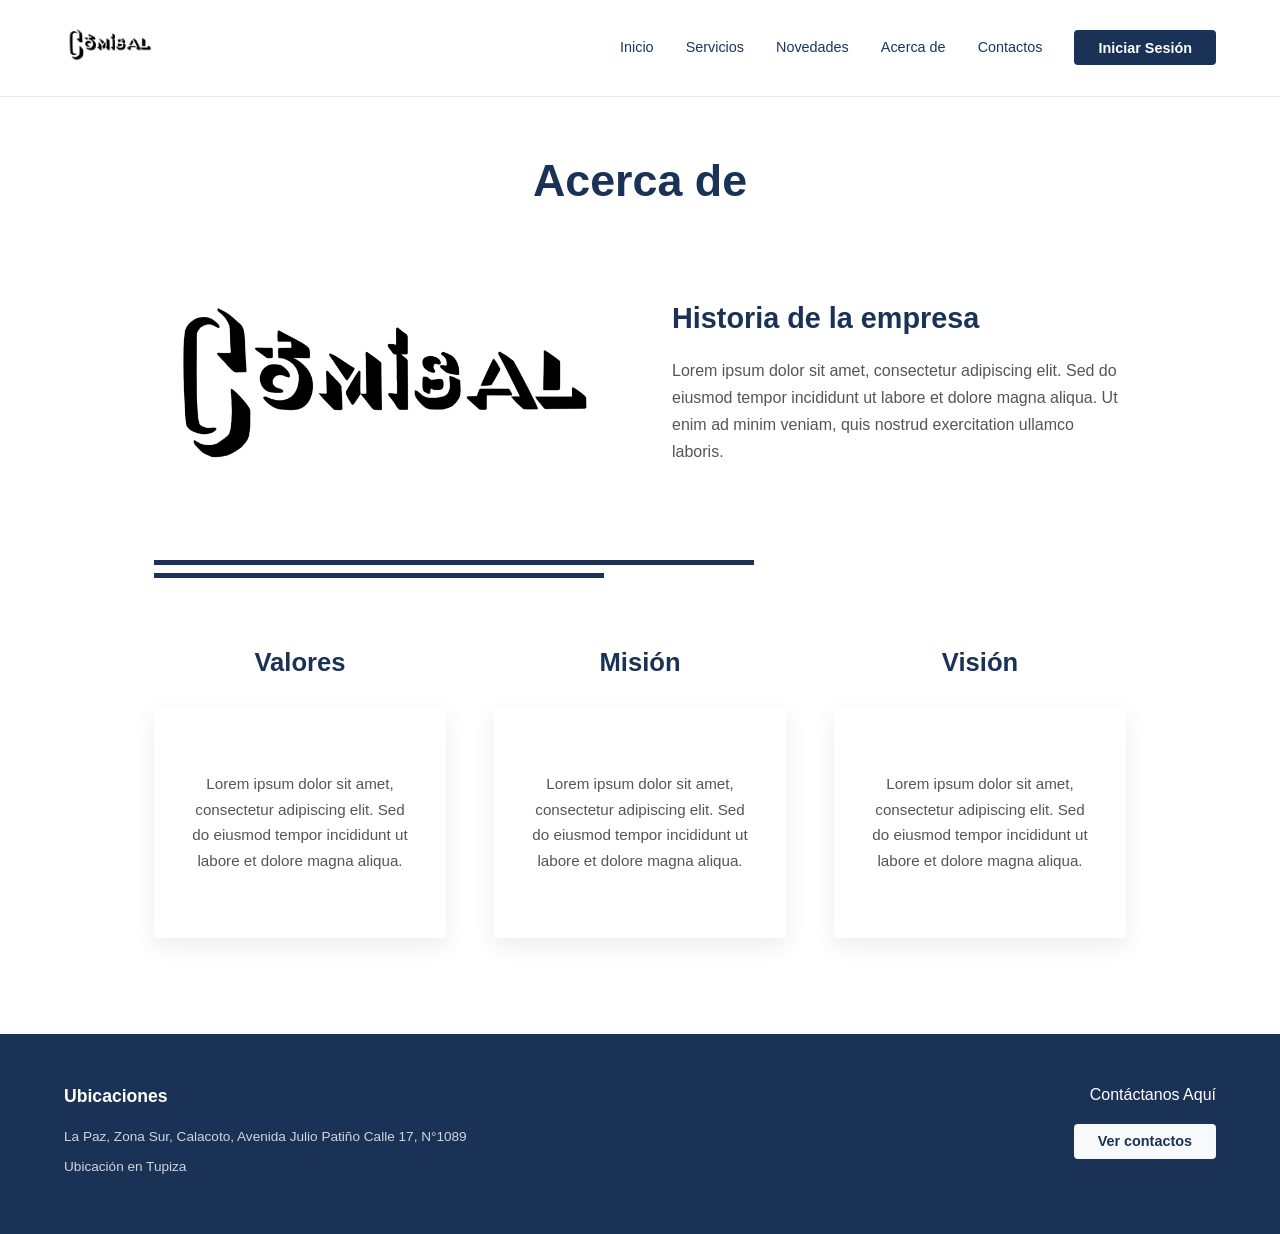
==== Acerca de.html @ 20a78693 "Add files via upload" ====
<!DOCTYPE html>
<html lang="es">
<head>
    <meta charset="UTF-8">
    <meta name="viewport" content="width=device-width, initial-scale=1.0">
    <title>Comisal - Acerca de</title>
    <link rel="stylesheet" href="CSS/Style4.css">
</head>
<body>
    <header>
        <div class="logo-container">
            <img src="imagenes/Recursos Comisal/Logo/WhatsApp Image 2026-04-23 at 11.57.50 AM-Photoroom (1).png" alt="Comisal Logo">
        </div>
        
        <button class="menu-toggle" id="mobile-menu-btn">☰</button>

        <nav id="nav-menu">
               <a href="index.Html">Inicio</a>
            <a href="Servicios.html">Servicios</a>
            <a href="Novedades.html">Novedades</a>
            <a href="Acerca de.html">Acerca de</a>
            <a href="Contactos.html">Contactos</a>
            <a href="Iniciar Sesión.html"> <button class="btn">Iniciar Sesión</button> </a>
        </nav>
    </header>

    <main>
        <h1 class="page-title">Acerca de</h1>

        <section class="history-section">
            <div class="history-image">
                <img src="imagenes/Recursos Comisal/Logo/WhatsApp Image 2026-04-23 at 11.57.50 AM-Photoroom (1).png" alt="Comisal Logo Historia">
            </div>
            <div class="history-text">
                <h2>Historia de la empresa</h2>
                <p>Lorem ipsum dolor sit amet, consectetur adipiscing elit. Sed do eiusmod tempor incididunt ut labore et dolore magna aliqua. Ut enim ad minim veniam, quis nostrud exercitation ullamco laboris.</p>
            </div>
        </section>

        <div class="divider-left">
            <div class="line-thick"></div>
            <div class="line-thin"></div>
        </div>

        <section class="cards-section">
            <div class="card-column">
                <h3>Valores</h3>
                <div class="card-box">
                    <p>Lorem ipsum dolor sit amet, consectetur adipiscing elit. Sed do eiusmod tempor incididunt ut labore et dolore magna aliqua.</p>
                </div>
            </div>

            <div class="card-column">
                <h3>Misión</h3>
                <div class="card-box">
                    <p>Lorem ipsum dolor sit amet, consectetur adipiscing elit. Sed do eiusmod tempor incididunt ut labore et dolore magna aliqua.</p>
                </div>
            </div>

            <div class="card-column">
                <h3>Visión</h3>
                <div class="card-box">
                    <p>Lorem ipsum dolor sit amet, consectetur adipiscing elit. Sed do eiusmod tempor incididunt ut labore et dolore magna aliqua.</p>
                </div>
            </div>
        </section>
    </main>

    <footer>
        <div class="footer-left">
            <h4>Ubicaciones</h4>
            <p>La Paz, Zona Sur, Calacoto, Avenida Julio Patiño Calle 17, N°1089</p>
            <p>Ubicación en Tupiza</p>
        </div>
        <div class="footer-right">
            <h4>Contáctanos Aquí</h4>
            <a href="Contactos.html"><button class="btn btn-outline">Ver contactos</button></a> 
        </div>
    </footer>

    <script>
        const menuBtn = document.getElementById('mobile-menu-btn');
        const navMenu = document.getElementById('nav-menu');

        menuBtn.addEventListener('click', () => {
            navMenu.classList.toggle('active');
        });
    </script>
</body>
</html>
---- CSS/Style4.css ----
:root {
            --primary-blue: #1a3256;
            --text-dark: #333333;
            --text-light: #555555;
            --bg-light: #f8f9fa;
            --white: #ffffff;
            --font-main: 'Segoe UI', Roboto, Helvetica, Arial, sans-serif;
        }

        * {
            margin: 0;
            padding: 0;
            box-sizing: border-box;
            font-family: var(--font-main);
        }

        body {
            background-color: var(--white);
            color: var(--text-dark);
            line-height: 1.6;
        }

        a {
            text-decoration: none;
            color: inherit;
        }
      
        header {
            display: flex;
            justify-content: space-between;
            align-items: center;
            padding: 1.5rem 5%;
            background-color: var(--white);
            border-bottom: 1px solid #eaeaea;
            position: relative;
        }

        .logo-container img {
            height: 40px;
           
        }

        .logo-text {
            font-size: 1.8rem;
            font-weight: bold;
            letter-spacing: 2px;
        }

   nav {
            display: flex;
            gap: 2rem;
            align-items: center;
        }

        nav a {
            font-size: 0.9rem;
            font-weight: 500;
            color:#1b365d;
            transition: color 0.3s;
        }

        nav a:hover {
            color: var(--primary-blue);
        }

        .btn {
            background-color: var(--primary-blue);
            color: var(--white);
            padding: 0.6rem 1.5rem;
            border: none;
            border-radius: 4px;
            cursor: pointer;
            font-size: 0.9rem;
            font-weight: 600;
            transition: background 0.3s;
        }

        .btn:hover {
            background-color: #112240;
        }

        .btn-outline {
            background-color: var(--bg-light);
            color: var(--primary-blue);
        }

        .btn-outline:hover {
            background-color: #e2e6ea;
        }

        .menu-toggle {
            display: none;
            font-size: 1.5rem;
            background: none;
            border: none;
            cursor: pointer;
            color: var(--primary-blue);
        }

        .page-title {
            text-align: center;
            color: var(--primary-blue);
            font-size: 2.8rem;
            font-weight: bold;
            margin: 3rem 0 2rem 0;
        }

    
        .history-section {
            display: flex;
            align-items: center;
            justify-content: space-between;
            gap: 4rem;
            max-width: 1100px;
            margin: 0 auto;
            padding: 2rem 5%;
        }

        .history-image {
            flex: 1;
            display: flex;
            justify-content: center;
        }

        .history-image img {
            max-width: 100%;
            height: auto;
        }

        .history-text {
            flex: 1;
        }

        .history-text h2 {
            color: var(--primary-blue);
            font-size: 1.8rem;
            margin-bottom: 1rem;
            font-weight: 600;
        }

        .history-text p {
            color: var(--text-light);
            font-size: 1rem;
            line-height: 1.7;
        }

     
        .divider-left {
            max-width: 1100px;
            margin: 3rem auto;
            padding: 0 5%;
            display: flex;
            flex-direction: column;
            gap: 8px;
        }

        .line-thick {
            width: 70%;
            max-width: 600px;
            height: 5px;
            background-color: var(--primary-blue);
        }

        .line-thin {
            width: 55%;
            max-width: 450px;
            height: 5px;
            background-color: var(--primary-blue);
        }

    
        .cards-section {
            display: grid;
            grid-template-columns: repeat(3, 1fr);
            gap: 3rem;
            max-width: 1100px;
            margin: 4rem auto 6rem auto;
            padding: 0 5%;
        }

        .card-column {
            display: flex;
            flex-direction: column;
            align-items: center;
        }

        .card-column h3 {
            color: var(--primary-blue);
            font-size: 1.6rem;
            margin-bottom: 1.5rem;
            font-weight: 600;
        }

        .card-box {
            background-color: var(--white);
            box-shadow: 0px 8px 24px rgba(0, 0, 0, 0.08);
            padding: 4rem 2rem;
            border-radius: 4px;
            text-align: center;
            height: 100%;
            display: flex;
            align-items: center;
        }

        .card-box p {
            color: var(--text-light);
            font-size: 0.95rem;
            line-height: 1.7;
        }

       footer {
            background-color: var(--primary-blue);
            color: var(--white);
            padding: 3rem 5%;
            display: flex;
            justify-content: space-between;
            align-items: flex-start;
            flex-wrap: wrap;
            gap: 2rem;
        }

        .footer-left h4 {
            margin-bottom: 1rem;
            font-size: 1.1rem;
            font-weight: 600;
        }

        .footer-left p {
            font-size: 0.85rem;
            margin-bottom: 0.5rem;
            color: #d1d5db;
        }

        .footer-right {
            text-align: right;
            display: flex;
            flex-direction: column;
            align-items: flex-end;
        }

        .footer-right h4 {
            margin-bottom: 1rem;
            font-size: 1rem;
            font-weight: normal;
        }

      
        @media (max-width: 900px) {
            .history-section {
                gap: 2rem;
            }
            .cards-section {
                gap: 2rem;
            }
            .card-box {
                padding: 3rem 1.5rem;
            }
        }

        @media (max-width: 768px) {
            .menu-toggle {
                display: block;
            }
            nav {
                display: none;
                flex-direction: column;
                position: absolute;
                top: 100%;
                left: 0;
                width: 100%;
                background-color: var(--white);
                padding: 1rem 0;
                box-shadow: 0 4px 6px rgba(0,0,0,0.1);
                z-index: 100;
            }
            nav.active {
                display: flex;
            }
            nav .btn {
                width: 90%;
                margin: 0 auto;
            }
            
            .page-title {
                font-size: 2.2rem;
            }

            .history-section {
                flex-direction: column;
                text-align: center;
            }

            .history-text h2 {
                text-align: center;
            }

            .divider-left {
                align-items: center; 
            }

            .line-thick, .line-thin {
                width: 80%;
            }

            .cards-section {
                grid-template-columns: 1fr;
                gap: 3rem;
            }

            footer {
                flex-direction: column;
                text-align: center;
            }

            .footer-right {
                text-align: center;
                align-items: center;
                width: 100%;
            }
        }
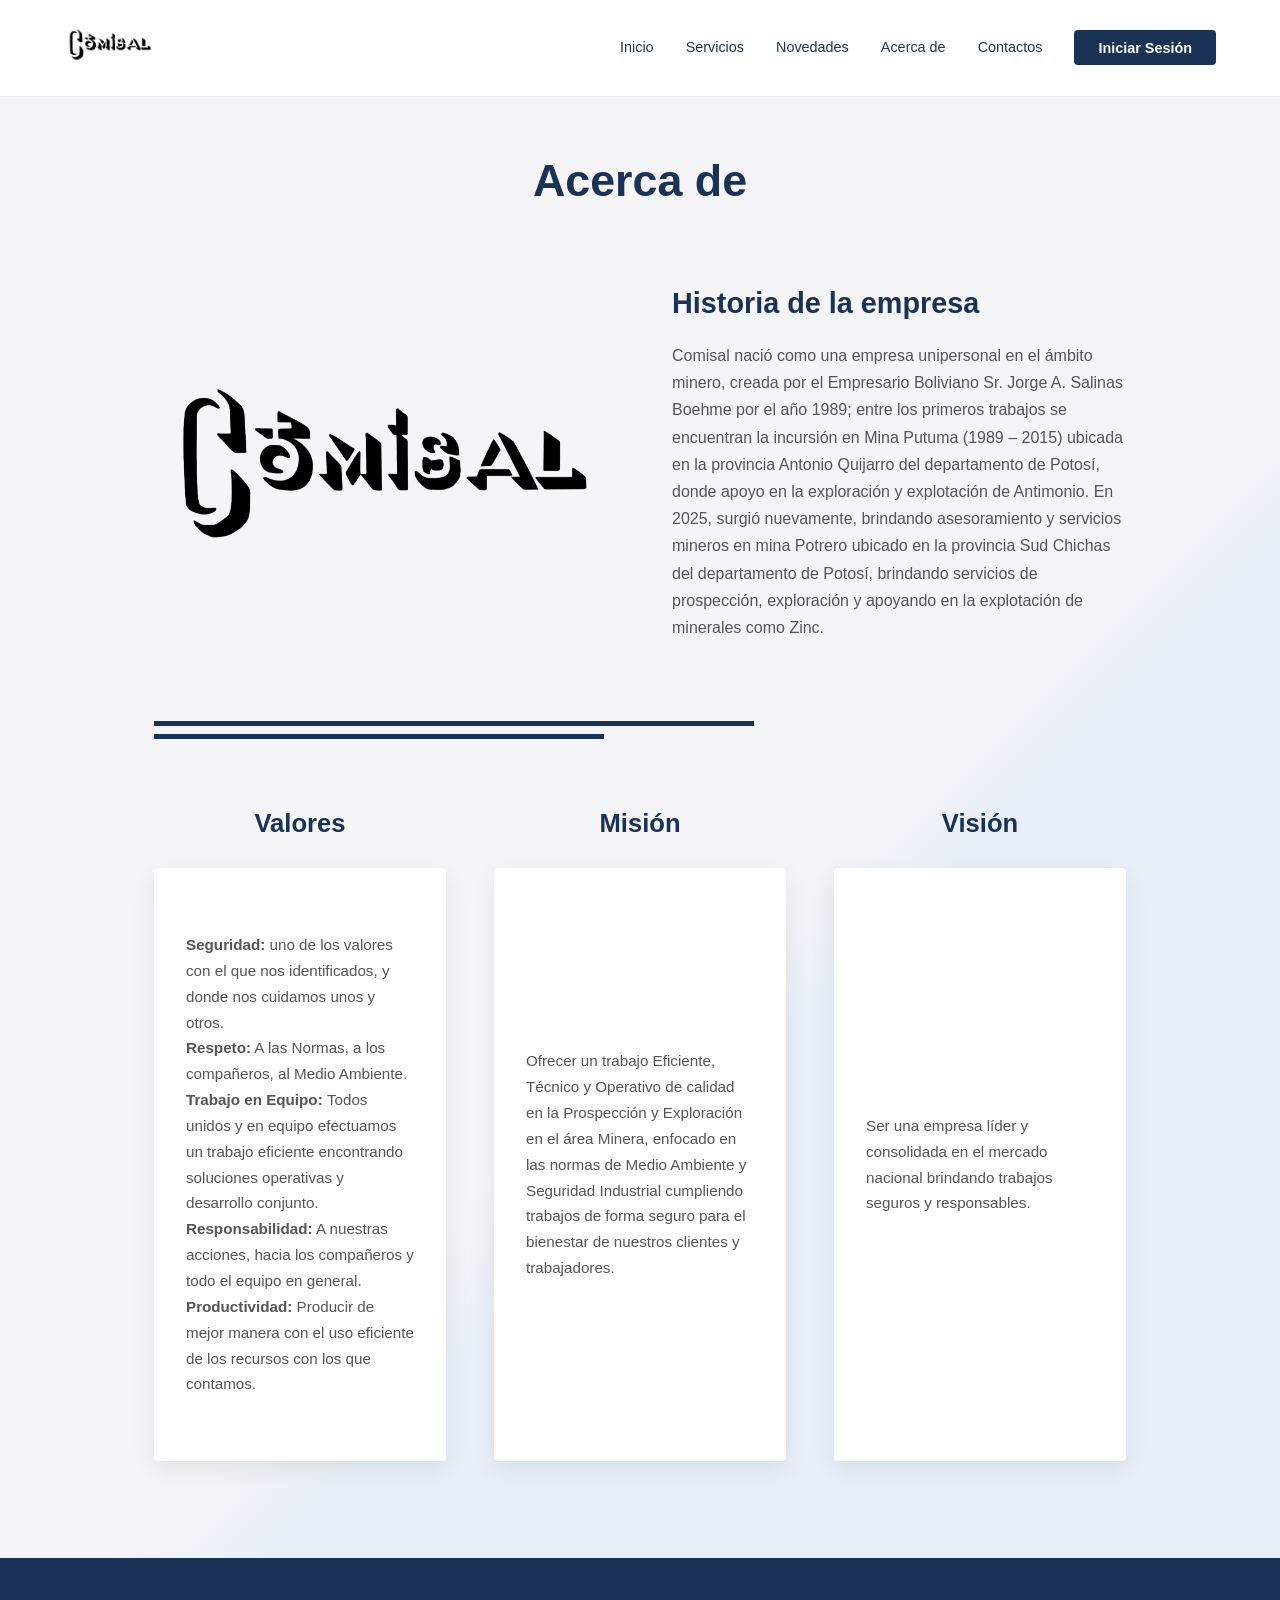
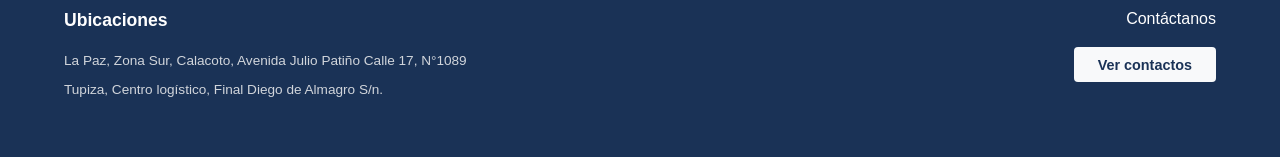
==== commit 71c1210e: "Add files via upload" ====
--- a/Acerca de.html
+++ b/Acerca de.html
@@ -25,42 +25,48 @@
     </header>
 
     <main>
-        <h1 class="page-title">Acerca de</h1>
+        <h1 class="page-title animar-fade-up"> <strong> Acerca de </strong></h1>
 
         <section class="history-section">
-            <div class="history-image">
+            <div class="history-image animar-fade-up">
                 <img src="imagenes/Recursos Comisal/Logo/WhatsApp Image 2026-04-23 at 11.57.50 AM-Photoroom (1).png" alt="Comisal Logo Historia">
             </div>
-            <div class="history-text">
-                <h2>Historia de la empresa</h2>
-                <p>Lorem ipsum dolor sit amet, consectetur adipiscing elit. Sed do eiusmod tempor incididunt ut labore et dolore magna aliqua. Ut enim ad minim veniam, quis nostrud exercitation ullamco laboris.</p>
+            <div class="history-text animar-fade-up">
+                <h2> <b>Historia de la empresa </b> </h2>
+                <p>Comisal nació como una empresa unipersonal en el ámbito minero, creada por el Empresario Boliviano Sr. Jorge A. Salinas Boehme por el año 1989; entre los primeros trabajos se encuentran la incursión en Mina Putuma 
+                    (1989 – 2015) ubicada en la provincia Antonio Quijarro del departamento de Potosí, donde apoyo en la exploración y explotación de Antimonio. En 2025, surgió nuevamente, brindando asesoramiento y servicios mineros en mina Potrero ubicado en la provincia Sud Chichas del departamento de Potosí, brindando servicios de prospección, exploración y apoyando en la explotación de minerales como Zinc. </p>
             </div>
         </section>
 
-        <div class="divider-left">
-            <div class="line-thick"></div>
-            <div class="line-thin"></div>
+        <div class="divider-left animar-fade-up">
+            <div class="line-thick animar-fade-up"></div>
+            <div class="line-thin animar-fade-up"></div>
         </div>
 
-        <section class="cards-section">
-            <div class="card-column">
+        <section class="cards-section animar-fade-up">
+            <div class="card-column animar-fade-up">
                 <h3>Valores</h3>
-                <div class="card-box">
-                    <p>Lorem ipsum dolor sit amet, consectetur adipiscing elit. Sed do eiusmod tempor incididunt ut labore et dolore magna aliqua.</p>
+                <div class="card-box animar-fade-up">
+                    <p> <b>Seguridad:</b> uno de los valores con el que nos identificados, y donde nos cuidamos unos y otros. <br>
+                     <b>Respeto:</b> A las Normas, a los compañeros, al Medio Ambiente. <br>
+                    <b> Trabajo en Equipo: </b>  Todos unidos y en equipo efectuamos un trabajo eficiente encontrando soluciones operativas y desarrollo conjunto. <br>
+                     <b>Responsabilidad:</b> A nuestras acciones, hacia los compañeros y todo el equipo en general. <br>
+                    <b> Productividad: </b> Producir de mejor manera con el uso eficiente de los recursos con los que contamos. <br>
+</p>
                 </div>
             </div>
 
-            <div class="card-column">
+            <div class="card-column animar-fade-up">
                 <h3>Misión</h3>
-                <div class="card-box">
-                    <p>Lorem ipsum dolor sit amet, consectetur adipiscing elit. Sed do eiusmod tempor incididunt ut labore et dolore magna aliqua.</p>
+                <div class="card-box animar-fade-up">
+                    <p>Ofrecer un trabajo Eficiente, Técnico y Operativo de calidad en la Prospección y Exploración en el área Minera, enfocado en las normas de Medio Ambiente y Seguridad Industrial cumpliendo trabajos de forma seguro para el bienestar de nuestros clientes y trabajadores.</p>
                 </div>
             </div>
 
-            <div class="card-column">
+            <div class="card-column animar-fade-up">
                 <h3>Visión</h3>
-                <div class="card-box">
-                    <p>Lorem ipsum dolor sit amet, consectetur adipiscing elit. Sed do eiusmod tempor incididunt ut labore et dolore magna aliqua.</p>
+                <div class="card-box animar-fade-up">
+                    <p>Ser una empresa líder y consolidada en el mercado nacional brindando trabajos seguros y responsables.</p>
                 </div>
             </div>
         </section>
@@ -70,10 +76,10 @@
         <div class="footer-left">
             <h4>Ubicaciones</h4>
             <p>La Paz, Zona Sur, Calacoto, Avenida Julio Patiño Calle 17, N°1089</p>
-            <p>Ubicación en Tupiza</p>
+            <p>Tupiza, Centro logístico, Final Diego de Almagro S/n.</p>
         </div>
         <div class="footer-right">
-            <h4>Contáctanos Aquí</h4>
+            <h4>Contáctanos</h4>
             <a href="Contactos.html"><button class="btn btn-outline">Ver contactos</button></a> 
         </div>
     </footer>
@@ -85,6 +91,25 @@
         menuBtn.addEventListener('click', () => {
             navMenu.classList.toggle('active');
         });
+        document.addEventListener("DOMContentLoaded", function() {
+  const elementos = document.querySelectorAll('.animar-fade-up');
+
+  const observador = new IntersectionObserver((entradas, observador) => {
+    entradas.forEach(entrada => {
+      if (entrada.isIntersecting) {
+        entrada.target.classList.add('visible');
+        observador.unobserve(entrada.target); 
+      }
+    });
+  }, {
+    root: null,
+    rootMargin: '0px',
+    threshold: 0.15 
+  });
+  elementos.forEach(elemento => {
+    observador.observe(elemento);
+  });
+});
     </script>
 </body>
 </html>
--- a/CSS/Style4.css
+++ b/CSS/Style4.css
@@ -4,7 +4,7 @@
             --text-light: #555555;
             --bg-light: #f8f9fa;
             --white: #ffffff;
-            --font-main: 'Segoe UI', Roboto, Helvetica, Arial, sans-serif;
+            --font-main: 'Open Sans Bold', sans-serif;
         }
 
         * {
@@ -15,7 +15,7 @@
         }
 
         body {
-            background-color: var(--white);
+            background: linear-gradient( 135deg,  rgb(245, 245, 247) 55%, rgb(232, 239, 248) 60% );
             color: var(--text-dark);
             line-height: 1.6;
         }
@@ -196,7 +196,6 @@
             box-shadow: 0px 8px 24px rgba(0, 0, 0, 0.08);
             padding: 4rem 2rem;
             border-radius: 4px;
-            text-align: center;
             height: 100%;
             display: flex;
             align-items: center;
@@ -207,7 +206,17 @@
             font-size: 0.95rem;
             line-height: 1.7;
         }
-
+        .animar-fade-up {
+        opacity: 0;
+        transform: translateY(30px);
+        transition: opacity 0.6s ease-out, transform 0.6s ease-out;
+         will-change: opacity, transform; 
+}
+
+        .animar-fade-up.visible {
+        opacity: 1;
+        transform: translateY(0);
+}
        footer {
             background-color: var(--primary-blue);
             color: var(--white);
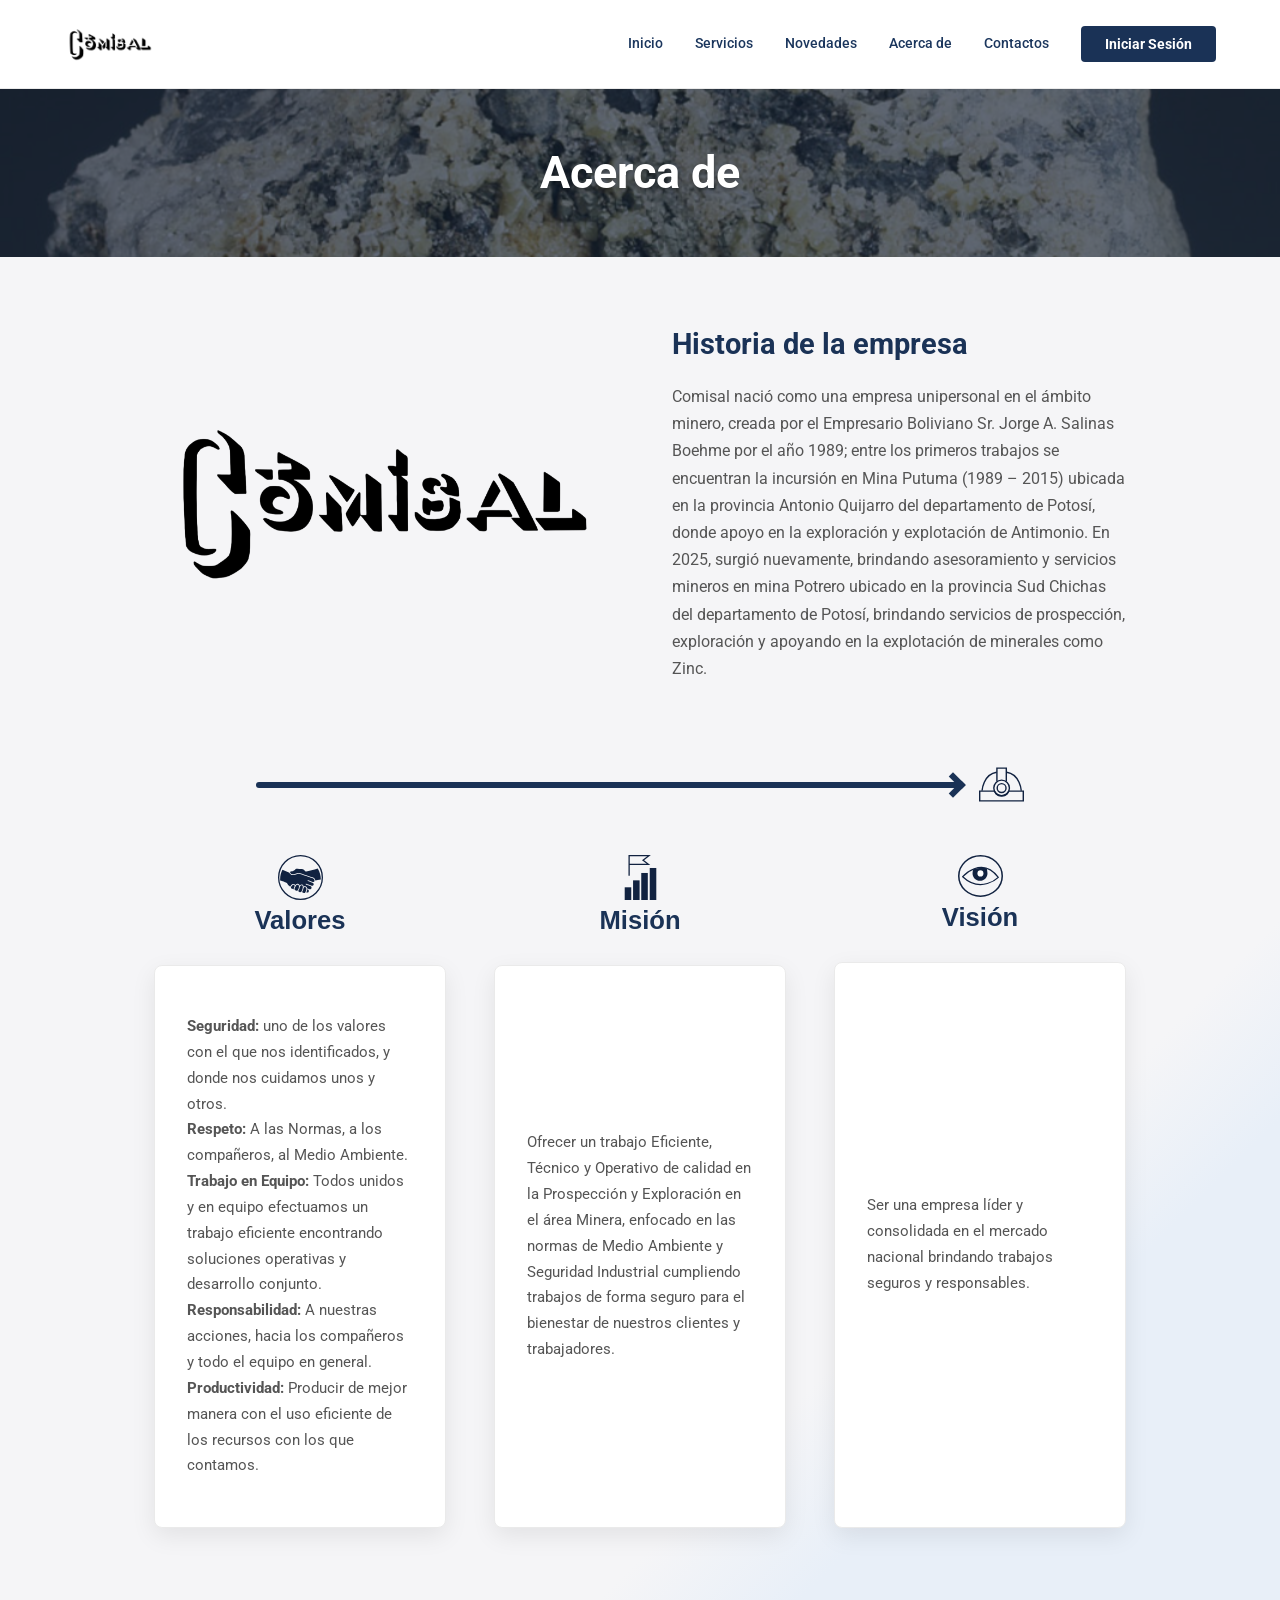
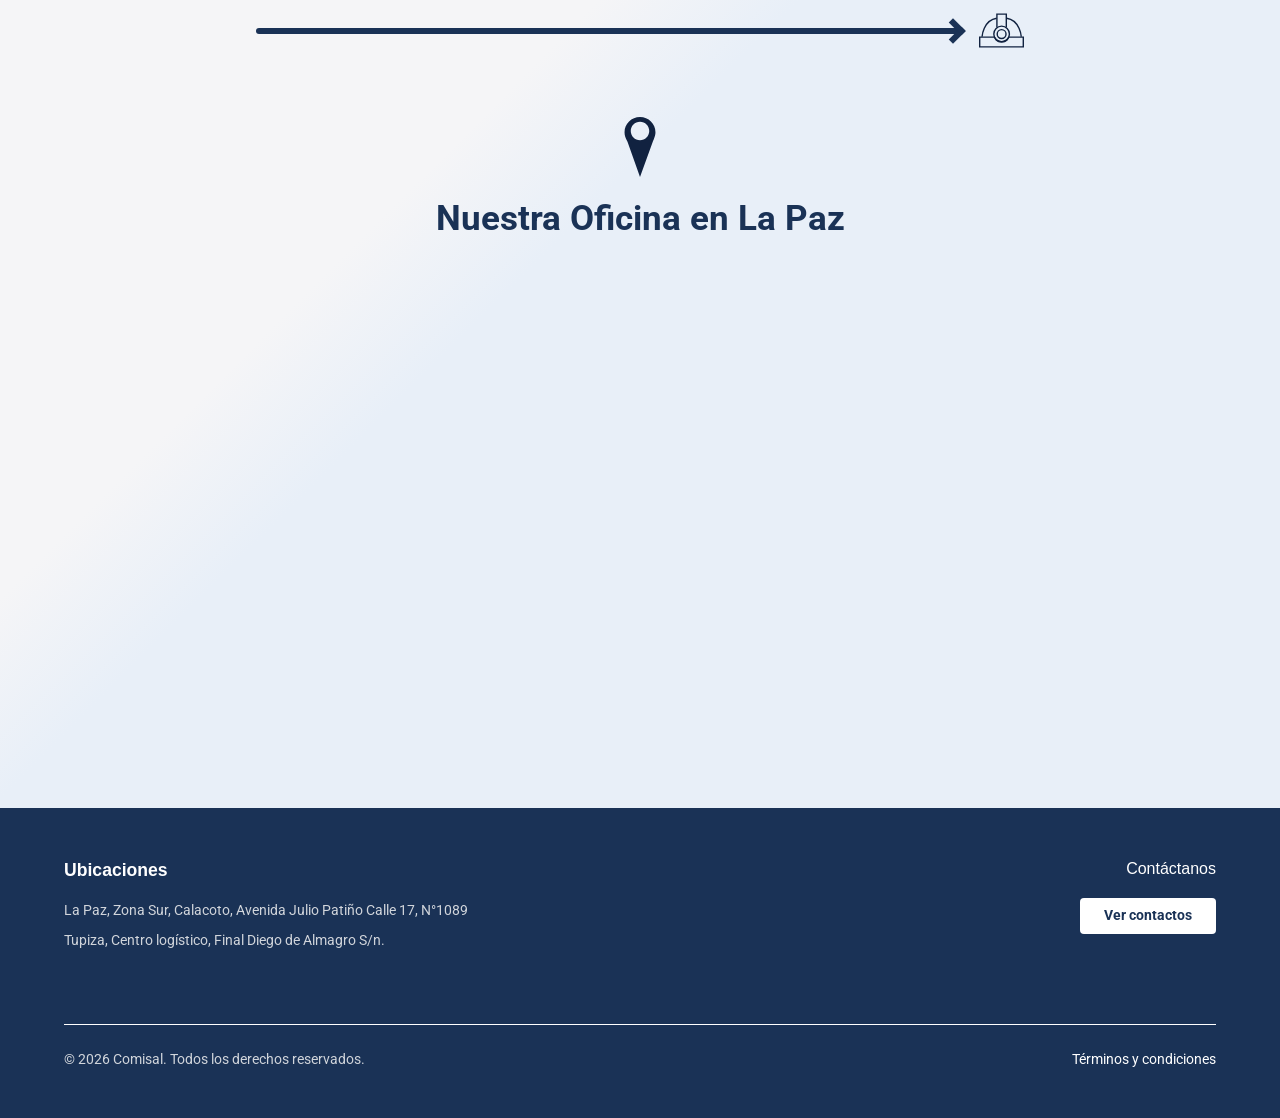
==== commit 9f112c9e: "Add files via upload" ====
--- a/Acerca de.html
+++ b/Acerca de.html
@@ -4,72 +4,101 @@
     <meta charset="UTF-8">
     <meta name="viewport" content="width=device-width, initial-scale=1.0">
     <title>Comisal - Acerca de</title>
+    <link rel="preconnect" href="https://fonts.googleapis.com">
+    <link rel="preconnect" href="https://fonts.gstatic.com" crossorigin>
+    <link href="https://fonts.googleapis.com/css2?family=Open+Sans:wght@700&family=Roboto:wght@400;500;700&display=swap" rel="stylesheet">
     <link rel="stylesheet" href="CSS/Style4.css">
 </head>
 <body>
     <header>
-        <div class="logo-container">
+        <div class="logo">
             <img src="imagenes/Recursos Comisal/Logo/WhatsApp Image 2026-04-23 at 11.57.50 AM-Photoroom (1).png" alt="Comisal Logo">
         </div>
         
         <button class="menu-toggle" id="mobile-menu-btn">☰</button>
 
         <nav id="nav-menu">
-               <a href="index.Html">Inicio</a>
+            <a href="index.Html">Inicio</a>
             <a href="Servicios.html">Servicios</a>
             <a href="Novedades.html">Novedades</a>
             <a href="Acerca de.html">Acerca de</a>
             <a href="Contactos.html">Contactos</a>
-            <a href="Iniciar Sesión.html"> <button class="btn">Iniciar Sesión</button> </a>
+            <a href="Iniciar Sesión.html"><button class="btn">Iniciar Sesión</button></a>
         </nav>
     </header>
 
+    <section class="banner-acerca animar-fade-up" style="background-image: url('imagenes/Recursos Comisal/Fotos/Mineral.png');">
+        <div class="banner-capa"></div>
+        <div class="banner-contenido">
+            <h1 class="titulo-banner"><strong>Acerca de</strong></h1>
+        </div>
+    </section>
+
     <main>
-        <h1 class="page-title animar-fade-up"> <strong> Acerca de </strong></h1>
-
-        <section class="history-section">
-            <div class="history-image animar-fade-up">
+        <section class="seccion-historia">
+            <div class="historia-imagen animar-fade-up">
                 <img src="imagenes/Recursos Comisal/Logo/WhatsApp Image 2026-04-23 at 11.57.50 AM-Photoroom (1).png" alt="Comisal Logo Historia">
             </div>
-            <div class="history-text animar-fade-up">
-                <h2> <b>Historia de la empresa </b> </h2>
-                <p>Comisal nació como una empresa unipersonal en el ámbito minero, creada por el Empresario Boliviano Sr. Jorge A. Salinas Boehme por el año 1989; entre los primeros trabajos se encuentran la incursión en Mina Putuma 
-                    (1989 – 2015) ubicada en la provincia Antonio Quijarro del departamento de Potosí, donde apoyo en la exploración y explotación de Antimonio. En 2025, surgió nuevamente, brindando asesoramiento y servicios mineros en mina Potrero ubicado en la provincia Sud Chichas del departamento de Potosí, brindando servicios de prospección, exploración y apoyando en la explotación de minerales como Zinc. </p>
+            <div class="historia-texto animar-fade-up">
+                <h2><b>Historia de la empresa</b></h2>
+                <p>Comisal nació como una empresa unipersonal en el ámbito minero, creada por el Empresario Boliviano Sr. Jorge A. Salinas Boehme por el año 1989; entre los primeros trabajos se encuentran la incursión en Mina Putuma (1989 – 2015) ubicada en la provincia Antonio Quijarro del departamento de Potosí, donde apoyo en la exploración y explotación de Antimonio. En 2025, surgió nuevamente, brindando asesoramiento y servicios mineros en mina Potrero ubicado en la provincia Sud Chichas del departamento de Potosí, brindando servicios de prospección, exploración y apoyando en la explotación de minerales como Zinc.</p>
             </div>
         </section>
 
-        <div class="divider-left animar-fade-up">
-            <div class="line-thick animar-fade-up"></div>
-            <div class="line-thin animar-fade-up"></div>
+        <div class="separador animar-fade-up">
+            <div class="linea-flecha"></div>
+            <div>
+                <img src="Íconos/Casco.svg" alt="Icono de Valores" width="45" height="45">
+            </div>
         </div>
 
-        <section class="cards-section animar-fade-up">
-            <div class="card-column animar-fade-up">
+        <section class="seccion-tarjetas animar-fade-up">
+            <div class="columna-tarjeta animar-fade-up">
+                <img src="Íconos/Valores.svg" alt="Icono de Valores" width="45" height="45">
                 <h3>Valores</h3>
-                <div class="card-box animar-fade-up">
-                    <p> <b>Seguridad:</b> uno de los valores con el que nos identificados, y donde nos cuidamos unos y otros. <br>
-                     <b>Respeto:</b> A las Normas, a los compañeros, al Medio Ambiente. <br>
-                    <b> Trabajo en Equipo: </b>  Todos unidos y en equipo efectuamos un trabajo eficiente encontrando soluciones operativas y desarrollo conjunto. <br>
-                     <b>Responsabilidad:</b> A nuestras acciones, hacia los compañeros y todo el equipo en general. <br>
-                    <b> Productividad: </b> Producir de mejor manera con el uso eficiente de los recursos con los que contamos. <br>
-</p>
+                <div class="caja-tarjeta animar-fade-up">
+                    <p>
+                        <b>Seguridad:</b> uno de los valores con el que nos identificados, y donde nos cuidamos unos y otros. <br>
+                        <b>Respeto:</b> A las Normas, a los compañeros, al Medio Ambiente.<br>
+                        <b>Trabajo en Equipo:</b> Todos unidos y en equipo efectuamos un trabajo eficiente encontrando soluciones operativas y desarrollo conjunto.<br>
+                        <b>Responsabilidad:</b> A nuestras acciones, hacia los compañeros y todo el equipo en general.<br>
+                        <b>Productividad:</b> Producir de mejor manera con el uso eficiente de los recursos con los que contamos.
+                    </p>
                 </div>
             </div>
 
-            <div class="card-column animar-fade-up">
+            <div class="columna-tarjeta animar-fade-up">
+                <img src="Íconos/Misión.svg" alt="Icono de Misión" width="45" height="45">
                 <h3>Misión</h3>
-                <div class="card-box animar-fade-up">
+                <div class="caja-tarjeta animar-fade-up">
                     <p>Ofrecer un trabajo Eficiente, Técnico y Operativo de calidad en la Prospección y Exploración en el área Minera, enfocado en las normas de Medio Ambiente y Seguridad Industrial cumpliendo trabajos de forma seguro para el bienestar de nuestros clientes y trabajadores.</p>
                 </div>
             </div>
 
-            <div class="card-column animar-fade-up">
+            <div class="columna-tarjeta animar-fade-up">
+                <img src="Íconos/Visión.svg" alt="Icono de Visión" width="45" height="45">
                 <h3>Visión</h3>
-                <div class="card-box animar-fade-up">
+                <div class="caja-tarjeta animar-fade-up">
                     <p>Ser una empresa líder y consolidada en el mercado nacional brindando trabajos seguros y responsables.</p>
                 </div>
             </div>
         </section>
+
+        <div class="separador animar-fade-up">
+            <div class="linea-flecha"></div>
+            <div>
+                <img src="Íconos/Casco.svg" alt="Icono de Valores" width="45" height="45">
+            </div>
+        </div>
+
+        <div class="titulo-con-icono animar-fade-up">
+            <img src="Íconos/Ubicación.svg" alt="Icono" width="60" height="60" class="icono-titulo">
+            <h2 class="page-title animar-fade-up"><strong>Nuestra Oficina en La Paz</strong></h2>
+        </div>
+
+        <div class="Mapa animar-fade-up"> 
+            <iframe src="https://www.google.com/maps/embed?pb=!1m18!1m12!1m3!1d614.4942145887294!2d-68.08206942490426!3d-16.540699226930162!2m3!1f0!2f0!3f0!3m2!1i1024!2i768!4f13.1!3m3!1m2!1s0x915f213a99a6e2d7%3A0x91ecf49c4e049111!2sJulio%20Pati%C3%B1o%201089%2C%20La%20Paz!5e1!3m2!1ses-419!2sbo!4v1792426824495!5m2!1ses-419!2sbo" width="600" height="450" style="border:0;" allowfullscreen="" loading="lazy" referrerpolicy="strict-origin-when-cross-origin"></iframe>
+        </div>
     </main>
 
     <footer>
@@ -82,6 +111,13 @@
             <h4>Contáctanos</h4>
             <a href="Contactos.html"><button class="btn btn-outline">Ver contactos</button></a> 
         </div>
+        <div class="footer-bottom">
+            <div class="footer-line"></div>
+            <div class="footer-copy">
+                <p>&copy; 2026 Comisal. Todos los derechos reservados.</p>
+                <a href="Terminos.html">Términos y condiciones</a>
+            </div>
+        </div>
     </footer>
 
     <script>
@@ -91,25 +127,27 @@
         menuBtn.addEventListener('click', () => {
             navMenu.classList.toggle('active');
         });
+
         document.addEventListener("DOMContentLoaded", function() {
-  const elementos = document.querySelectorAll('.animar-fade-up');
+            const elementos = document.querySelectorAll('.animar-fade-up');
 
-  const observador = new IntersectionObserver((entradas, observador) => {
-    entradas.forEach(entrada => {
-      if (entrada.isIntersecting) {
-        entrada.target.classList.add('visible');
-        observador.unobserve(entrada.target); 
-      }
-    });
-  }, {
-    root: null,
-    rootMargin: '0px',
-    threshold: 0.15 
-  });
-  elementos.forEach(elemento => {
-    observador.observe(elemento);
-  });
-});
+            const observador = new IntersectionObserver((entradas, observador) => {
+                entradas.forEach(entrada => {
+                    if (entrada.isIntersecting) {
+                        entrada.target.classList.add('visible');
+                        observador.unobserve(entrada.target); 
+                    }
+                });
+            }, {
+                root: null,
+                rootMargin: '0px',
+                threshold: 0.15 
+            });
+
+            elementos.forEach(elemento => {
+                observador.observe(elemento);
+            });
+        });
     </script>
 </body>
 </html>
--- a/CSS/Style4.css
+++ b/CSS/Style4.css
@@ -1,330 +1,427 @@
- :root {
-            --primary-blue: #1a3256;
-            --text-dark: #333333;
-            --text-light: #555555;
-            --bg-light: #f8f9fa;
-            --white: #ffffff;
-            --font-main: 'Open Sans Bold', sans-serif;
-        }
-
-        * {
-            margin: 0;
-            padding: 0;
-            box-sizing: border-box;
-            font-family: var(--font-main);
-        }
-
-        body {
-            background: linear-gradient( 135deg,  rgb(245, 245, 247) 55%, rgb(232, 239, 248) 60% );
-            color: var(--text-dark);
-            line-height: 1.6;
-        }
-
-        a {
-            text-decoration: none;
-            color: inherit;
-        }
-      
-        header {
-            display: flex;
-            justify-content: space-between;
-            align-items: center;
-            padding: 1.5rem 5%;
-            background-color: var(--white);
-            border-bottom: 1px solid #eaeaea;
-            position: relative;
-        }
-
-        .logo-container img {
-            height: 40px;
-           
-        }
-
-        .logo-text {
-            font-size: 1.8rem;
-            font-weight: bold;
-            letter-spacing: 2px;
-        }
-
-   nav {
-            display: flex;
-            gap: 2rem;
-            align-items: center;
-        }
-
-        nav a {
-            font-size: 0.9rem;
-            font-weight: 500;
-            color:#1b365d;
-            transition: color 0.3s;
-        }
-
-        nav a:hover {
-            color: var(--primary-blue);
-        }
-
-        .btn {
-            background-color: var(--primary-blue);
-            color: var(--white);
-            padding: 0.6rem 1.5rem;
-            border: none;
-            border-radius: 4px;
-            cursor: pointer;
-            font-size: 0.9rem;
-            font-weight: 600;
-            transition: background 0.3s;
-        }
-
-        .btn:hover {
-            background-color: #112240;
-        }
-
-        .btn-outline {
-            background-color: var(--bg-light);
-            color: var(--primary-blue);
-        }
-
-        .btn-outline:hover {
-            background-color: #e2e6ea;
-        }
-
-        .menu-toggle {
-            display: none;
-            font-size: 1.5rem;
-            background: none;
-            border: none;
-            cursor: pointer;
-            color: var(--primary-blue);
-        }
-
-        .page-title {
-            text-align: center;
-            color: var(--primary-blue);
-            font-size: 2.8rem;
-            font-weight: bold;
-            margin: 3rem 0 2rem 0;
-        }
-
-    
-        .history-section {
-            display: flex;
-            align-items: center;
-            justify-content: space-between;
-            gap: 4rem;
-            max-width: 1100px;
-            margin: 0 auto;
-            padding: 2rem 5%;
-        }
-
-        .history-image {
-            flex: 1;
-            display: flex;
-            justify-content: center;
-        }
-
-        .history-image img {
-            max-width: 100%;
-            height: auto;
-        }
-
-        .history-text {
-            flex: 1;
-        }
-
-        .history-text h2 {
-            color: var(--primary-blue);
-            font-size: 1.8rem;
-            margin-bottom: 1rem;
-            font-weight: 600;
-        }
-
-        .history-text p {
-            color: var(--text-light);
-            font-size: 1rem;
-            line-height: 1.7;
-        }
-
-     
-        .divider-left {
-            max-width: 1100px;
-            margin: 3rem auto;
-            padding: 0 5%;
-            display: flex;
-            flex-direction: column;
-            gap: 8px;
-        }
-
-        .line-thick {
-            width: 70%;
-            max-width: 600px;
-            height: 5px;
-            background-color: var(--primary-blue);
-        }
-
-        .line-thin {
-            width: 55%;
-            max-width: 450px;
-            height: 5px;
-            background-color: var(--primary-blue);
-        }
-
-    
-        .cards-section {
-            display: grid;
-            grid-template-columns: repeat(3, 1fr);
-            gap: 3rem;
-            max-width: 1100px;
-            margin: 4rem auto 6rem auto;
-            padding: 0 5%;
-        }
-
-        .card-column {
-            display: flex;
-            flex-direction: column;
-            align-items: center;
-        }
-
-        .card-column h3 {
-            color: var(--primary-blue);
-            font-size: 1.6rem;
-            margin-bottom: 1.5rem;
-            font-weight: 600;
-        }
-
-        .card-box {
-            background-color: var(--white);
-            box-shadow: 0px 8px 24px rgba(0, 0, 0, 0.08);
-            padding: 4rem 2rem;
-            border-radius: 4px;
-            height: 100%;
-            display: flex;
-            align-items: center;
-        }
-
-        .card-box p {
-            color: var(--text-light);
-            font-size: 0.95rem;
-            line-height: 1.7;
-        }
-        .animar-fade-up {
-        opacity: 0;
-        transform: translateY(30px);
-        transition: opacity 0.6s ease-out, transform 0.6s ease-out;
-         will-change: opacity, transform; 
-}
-
-        .animar-fade-up.visible {
-        opacity: 1;
-        transform: translateY(0);
-}
-       footer {
-            background-color: var(--primary-blue);
-            color: var(--white);
-            padding: 3rem 5%;
-            display: flex;
-            justify-content: space-between;
-            align-items: flex-start;
-            flex-wrap: wrap;
-            gap: 2rem;
-        }
-
-        .footer-left h4 {
-            margin-bottom: 1rem;
-            font-size: 1.1rem;
-            font-weight: 600;
-        }
-
-        .footer-left p {
-            font-size: 0.85rem;
-            margin-bottom: 0.5rem;
-            color: #d1d5db;
-        }
-
-        .footer-right {
-            text-align: right;
-            display: flex;
-            flex-direction: column;
-            align-items: flex-end;
-        }
-
-        .footer-right h4 {
-            margin-bottom: 1rem;
-            font-size: 1rem;
-            font-weight: normal;
-        }
-
-      
-        @media (max-width: 900px) {
-            .history-section {
-                gap: 2rem;
-            }
-            .cards-section {
-                gap: 2rem;
-            }
-            .card-box {
-                padding: 3rem 1.5rem;
-            }
-        }
-
-        @media (max-width: 768px) {
-            .menu-toggle {
-                display: block;
-            }
-            nav {
-                display: none;
-                flex-direction: column;
-                position: absolute;
-                top: 100%;
-                left: 0;
-                width: 100%;
-                background-color: var(--white);
-                padding: 1rem 0;
-                box-shadow: 0 4px 6px rgba(0,0,0,0.1);
-                z-index: 100;
-            }
-            nav.active {
-                display: flex;
-            }
-            nav .btn {
-                width: 90%;
-                margin: 0 auto;
-            }
-            
-            .page-title {
-                font-size: 2.2rem;
-            }
-
-            .history-section {
-                flex-direction: column;
-                text-align: center;
-            }
-
-            .history-text h2 {
-                text-align: center;
-            }
-
-            .divider-left {
-                align-items: center; 
-            }
-
-            .line-thick, .line-thin {
-                width: 80%;
-            }
-
-            .cards-section {
-                grid-template-columns: 1fr;
-                gap: 3rem;
-            }
-
-            footer {
-                flex-direction: column;
-                text-align: center;
-            }
-
-            .footer-right {
-                text-align: center;
-                align-items: center;
-                width: 100%;
-            }
-        }
-       +:root {
+    --primary-blue: #1a3256;
+    --text-dark: #333333;
+    --text-light: #555555;
+    --bg-light: #f8f9fa;
+    --white: #ffffff;
+    --font-main: 'Open Sans Bold', sans-serif;
+    --font-primary: 'Open Sans bold', sans-serif;
+    --font-secondary: 'Roboto', sans-serif;
+}
+
+* {
+    margin: 0;
+    padding: 0;
+    box-sizing: border-box;
+    font-family: var(--font-secondary);
+}
+
+h1, h2, h3, h4, .page-title, .titulo-banner {
+    font-family: var(--font-primary);
+    font-weight: 700;
+}
+
+body {
+    background: linear-gradient(135deg, rgb(245, 245, 247) 55%, rgb(232, 239, 248) 60%);
+    color: var(--text-dark);
+    line-height: 1.6;
+}
+
+a {
+    text-decoration: none;
+    color: inherit;
+}
+
+header {
+    display: flex;
+    justify-content: space-between;
+    align-items: center;
+    padding: 1.5rem 5%;
+    background-color: var(--white);
+    border-bottom: 1px solid #eaeaea;
+    position: relative;
+    z-index: 10;
+}
+
+@keyframes logoPulse {
+    0%, 100% {
+        transform: scale(1);
+    }
+    50% {
+        transform: scale(1.075);
+    }
+}
+
+.logo img {
+    height: 40px;
+    display: block;
+    animation: logoPulse 4s ease-in-out infinite;
+    will-change: transform;
+}
+
+nav {
+    display: flex;
+    gap: 2rem;
+    align-items: center;
+}
+
+nav a {
+    font-size: 0.9rem;
+    font-weight: 500;
+    color: #1b365d;
+    transition: color 0.3s;
+}
+
+nav a:hover {
+    color: var(--primary-blue);
+}
+
+.btn {
+    background-color: var(--primary-blue);
+    color: var(--white);
+    padding: 0.6rem 1.5rem;
+    border: none;
+    border-radius: 4px;
+    cursor: pointer;
+    font-size: 0.9rem;
+    font-weight: 700;
+    transition: background 0.3s;
+}
+
+.btn:hover {
+    background-color: #112240;
+}
+
+.btn-outline {
+    background-color: var(--white);
+    color: var(--primary-blue);
+    font-weight: bold;
+}
+
+.btn-outline:hover {
+    background-color: #f0f0f0;
+}
+
+.menu-toggle {
+    display: none;
+    font-size: 1.5rem;
+    background: none;
+    border: none;
+    cursor: pointer;
+    color: var(--primary-blue);
+}
+
+.banner-acerca {
+    position: relative;
+    padding: 3rem 5%;
+    text-align: center;
+    background-size: cover;
+    background-position: center;
+}
+
+.banner-capa {
+    position: absolute;
+    top: 0;
+    left: 0;
+    width: 100%;
+    height: 100%;
+    background: rgba(15, 28, 48, 0.65);
+    z-index: 1;
+}
+
+.banner-contenido {
+    position: relative;
+    z-index: 2;
+}
+
+.titulo-banner {
+    color: var(--white);
+    font-size: 2.8rem;
+    text-shadow: 0 2px 4px rgba(0,0,0,0.3);
+}
+
+.page-title {
+    color: var(--primary-blue);
+    font-size: 2.2rem;
+    margin: 0;
+}
+
+.titulo-con-icono {
+    display: flex;
+    flex-direction: column;
+    align-items: center;
+    justify-content: center;
+    text-align: center;
+    margin: 4rem 0 2rem 0;
+    gap: 0.8rem;
+}
+
+.icono-titulo {
+    display: block;
+}
+
+.seccion-historia {
+    display: flex;
+    align-items: center;
+    justify-content: space-between;
+    gap: 4rem;
+    max-width: 1100px;
+    margin: 0 auto;
+    padding: 4rem 5% 2rem 5%;
+}
+
+.historia-imagen {
+    flex: 1;
+    display: flex;
+    justify-content: center;
+}
+
+.historia-imagen img {
+    max-width: 100%;
+    height: auto;
+}
+
+.historia-texto {
+    flex: 1;
+}
+
+.historia-texto h2 {
+    color: var(--primary-blue);
+    font-size: 1.8rem;
+    margin-bottom: 1rem;
+    font-weight: 600;
+}
+
+.historia-texto p {
+    color: var(--text-light);
+    font-size: 1rem;
+    line-height: 1.7;
+}
+
+.separador {
+    display: flex;
+    align-items: center;
+    justify-content: center;
+    gap: 1.2rem;
+    width: 60%;
+    margin: 3rem auto;
+}
+
+.separador .linea-flecha {
+    flex: 1;
+    height: 6px; 
+    background-color: var(--primary-blue);
+    position: relative;
+    border-radius: 3px;
+}
+
+.separador .linea-flecha::after {
+    content: '';
+    position: absolute;
+    right: -2px;
+    top: 50%;
+    transform: translateY(-50%);
+    border: solid var(--primary-blue);
+    border-width: 0 6px 6px 0;
+    display: inline-block;
+    padding: 6px;
+    transform: translateY(-50%) rotate(-45deg);
+}
+
+.separador img {
+    display: block;
+}
+
+.seccion-tarjetas {
+    display: grid;
+    grid-template-columns: repeat(3, 1fr);
+    gap: 3rem;
+    max-width: 1100px;
+    margin: 3rem auto 5rem auto;
+    padding: 0 5%;
+}
+
+.columna-tarjeta {
+    display: flex;
+    flex-direction: column;
+    align-items: center;
+}
+
+.columna-tarjeta h3 {
+    color: var(--primary-blue);
+    font-size: 1.6rem;
+    margin-bottom: 1.5rem;
+    font-weight: 600;
+}
+
+.caja-tarjeta {
+    background-color: var(--white);
+    box-shadow: 0px 8px 24px rgba(0, 0, 0, 0.08);
+    padding: 3rem 2rem;
+    border-radius: 8px;
+    border: 1px solid #eaeaea;
+    height: 100%;
+    display: flex;
+    align-items: center;
+}
+
+.caja-tarjeta p {
+    color: var(--text-light);
+    font-size: 0.95rem;
+    line-height: 1.7;
+}
+
+.animar-fade-up {
+    opacity: 0;
+    transform: translateY(30px);
+    transition: opacity 0.6s ease-out, transform 0.6s ease-out;
+    will-change: opacity, transform; 
+}
+
+.animar-fade-up.visible {
+    opacity: 1;
+    transform: translateY(0);
+}
+
+.Mapa {
+    display: flex;
+    justify-content: center; 
+    align-items: center;     
+    padding-bottom: 5rem;
+}
+
+footer {
+    background-color: var(--primary-blue);
+    color: var(--white);
+    padding: 3rem 5%;
+    display: flex;
+    justify-content: space-between;
+    align-items: flex-start;
+    flex-wrap: wrap;
+    gap: 2rem;
+}
+
+.footer-left h4 {
+    margin-bottom: 1rem;
+    font-size: 1.1rem;
+    font-weight: 600;
+}
+
+.footer-left p {
+    font-size: 0.85rem;
+    margin-bottom: 0.5rem;
+    color: #d1d5db;
+}
+
+.footer-right {
+    text-align: right;
+    display: flex;
+    flex-direction: column;
+    align-items: flex-end;
+}
+
+.footer-right h4 {
+    margin-bottom: 1rem;
+    font-size: 1rem;
+    font-weight: normal;
+}
+
+.footer-bottom {
+    width: 100%;
+    margin-top: 2rem;
+}
+
+.footer-line {
+    width: 100%;
+    height: 1px;
+    background-color: var(--white);
+    margin-bottom: 1.5rem;
+}
+
+.footer-copy {
+    display: flex;
+    justify-content: space-between;
+    align-items: center;
+    font-size: 0.85rem;
+    color: #d1d5db;
+}
+
+.footer-copy a {
+    color: var(--white);
+    transition: opacity 0.3s;
+}
+
+.footer-copy a:hover {
+    opacity: 0.8;
+    text-decoration: underline;
+}
+
+@media (max-width: 900px) {
+    .seccion-historia {
+        gap: 2rem;
+        flex-direction: column;
+        text-align: center;
+    }
+
+    .seccion-tarjetas {
+        grid-template-columns: 1fr;
+        gap: 2rem;
+    }
+
+    .caja-tarjeta {
+        padding: 2.5rem 1.5rem;
+    }
+}
+
+@media (max-width: 768px) {
+    .menu-toggle {
+        display: block;
+    }
+
+    nav {
+        display: none;
+        flex-direction: column;
+        position: absolute;
+        top: 100%;
+        left: 0;
+        width: 100%;
+        background-color: var(--white);
+        padding: 1rem 0;
+        box-shadow: 0 4px 6px rgba(0,0,0,0.1);
+        z-index: 100;
+    }
+
+    nav.active {
+        display: flex;
+    }
+
+    nav .btn {
+        width: 90%;
+        margin: 0 auto;
+    }
+
+    .titulo-banner {
+        font-size: 2.2rem;
+    }
+
+    .separador {
+        width: 90%;
+    }
+
+    footer {
+        flex-direction: column;
+        text-align: center;
+    }
+
+    .footer-right {
+        text-align: center;
+        align-items: center;
+        width: 100%;
+    }
+
+    .footer-copy {
+        flex-direction: column;
+        gap: 0.8rem;
+        text-align: center;
+    }
+}
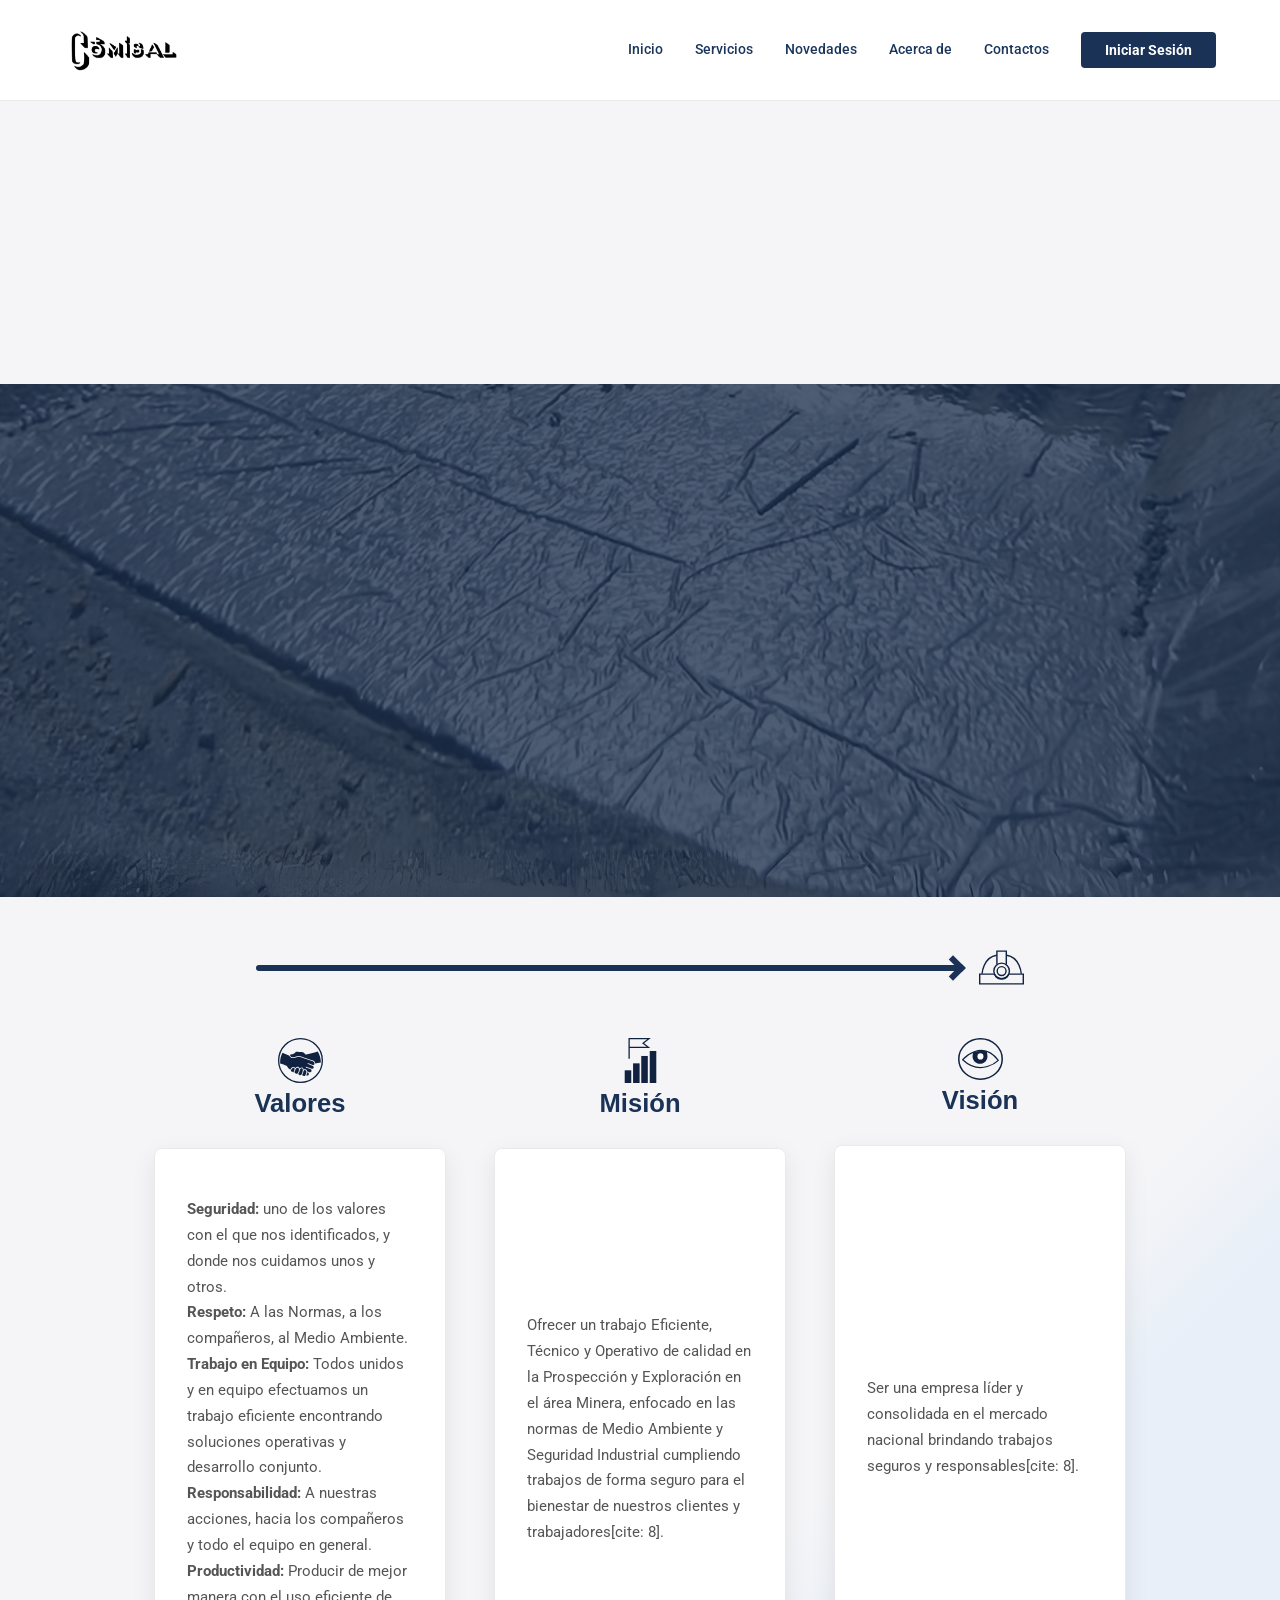
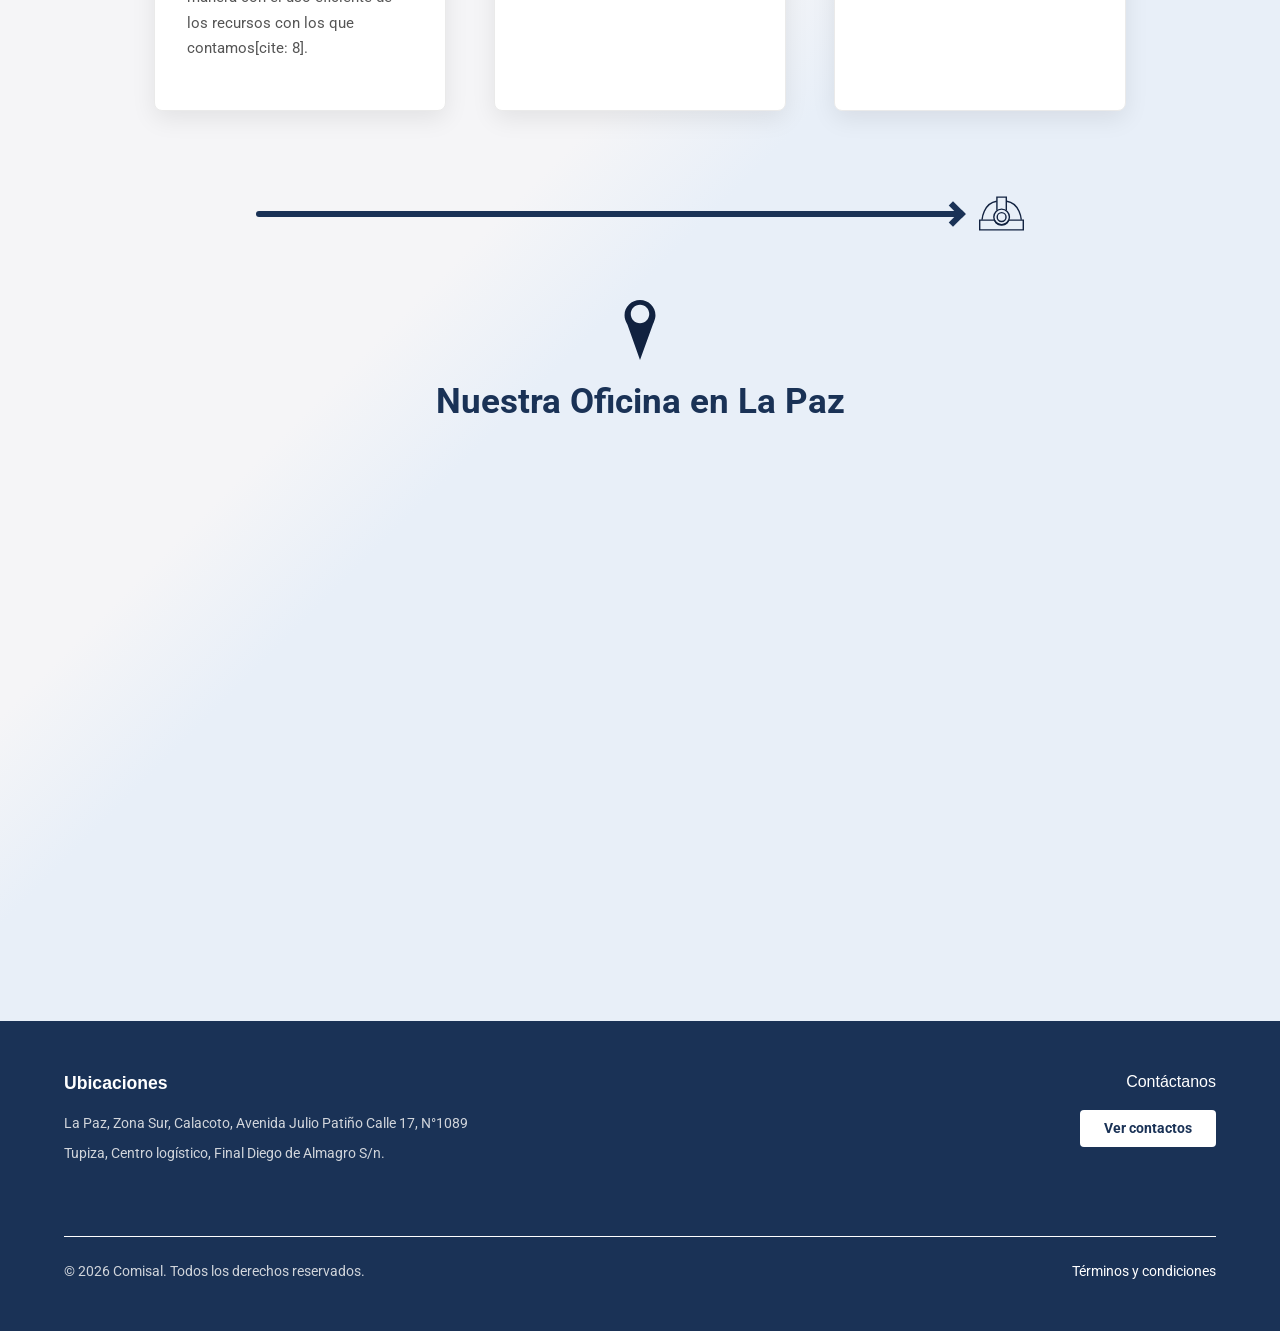
==== commit f47b2714: "Add files via upload" ====
--- a/Acerca de.html
+++ b/Acerca de.html
@@ -27,21 +27,25 @@
         </nav>
     </header>
 
-    <section class="banner-acerca animar-fade-up" style="background-image: url('imagenes/Recursos Comisal/Fotos/Mineral.png');">
+    <section class="banner-acerca parallax-hero animar-fade-up" style="background-image: url('imagenes/Recursos Comisal/Fotos/Mineral.png');">
         <div class="banner-capa"></div>
         <div class="banner-contenido">
             <h1 class="titulo-banner"><strong>Acerca de</strong></h1>
+            <p class="banner-subtexto">Conoce más sobre la historia, misión, visión y los valores institucionales que nos definen.</p>
         </div>
     </section>
 
     <main>
-        <section class="seccion-historia">
-            <div class="historia-imagen animar-fade-up">
-                <img src="imagenes/Recursos Comisal/Logo/WhatsApp Image 2026-04-23 at 11.57.50 AM-Photoroom (1).png" alt="Comisal Logo Historia">
-            </div>
-            <div class="historia-texto animar-fade-up">
-                <h2><b>Historia de la empresa</b></h2>
-                <p>Comisal nació como una empresa unipersonal en el ámbito minero, creada por el Empresario Boliviano Sr. Jorge A. Salinas Boehme por el año 1989; entre los primeros trabajos se encuentran la incursión en Mina Putuma (1989 – 2015) ubicada en la provincia Antonio Quijarro del departamento de Potosí, donde apoyo en la exploración y explotación de Antimonio. En 2025, surgió nuevamente, brindando asesoramiento y servicios mineros en mina Potrero ubicado en la provincia Sud Chichas del departamento de Potosí, brindando servicios de prospección, exploración y apoyando en la explotación de minerales como Zinc.</p>
+        <section class="seccion-historia parallax-historia">
+            <div class="historia-capa"></div>
+            <div class="historia-contenido-wrapper">
+                <div class="historia-imagen animar-fade-up">
+                    <img src="imagenes/Recursos Comisal/Logo/WhatsApp Image 2026-04-23 at 11.57.50 AM-Photoroom (1).png" alt="Comisal Logo Historia" class="logo-historia-img">
+                </div>
+                <div class="historia-texto animar-fade-up">
+                    <h2><b>Historia de la empresa</b></h2>
+                    <p>Comisal nació como una empresa unipersonal en el ámbito minero, creada por el Empresario Boliviano Sr. Jorge A. Salinas Boehme por el año 1989; entre los primeros trabajos se encuentran la incursión en Mina Putuma (1989 – 2015) ubicada en la provincia Antonio Quijarro del departamento de Potosí, donde apoyo en la exploración y explotación de Antimonio. En 2025, surgió nuevamente, brindando asesoramiento y servicios mineros en mina Potrero ubicado en la provincia Sud Chichas del departamento de Potosí, brindando servicios de prospección, exploración y apoyando en la explotación de minerales como Zinc.</p>
+                </div>
             </div>
         </section>
 
@@ -56,13 +60,13 @@
             <div class="columna-tarjeta animar-fade-up">
                 <img src="Íconos/Valores.svg" alt="Icono de Valores" width="45" height="45">
                 <h3>Valores</h3>
-                <div class="caja-tarjeta animar-fade-up">
+                <div class="caja-tarjeta hover-card animar-fade-up">
                     <p>
                         <b>Seguridad:</b> uno de los valores con el que nos identificados, y donde nos cuidamos unos y otros. <br>
                         <b>Respeto:</b> A las Normas, a los compañeros, al Medio Ambiente.<br>
                         <b>Trabajo en Equipo:</b> Todos unidos y en equipo efectuamos un trabajo eficiente encontrando soluciones operativas y desarrollo conjunto.<br>
                         <b>Responsabilidad:</b> A nuestras acciones, hacia los compañeros y todo el equipo en general.<br>
-                        <b>Productividad:</b> Producir de mejor manera con el uso eficiente de los recursos con los que contamos.
+                        <b>Productividad:</b> Producir de mejor manera con el uso eficiente de los recursos con los que contamos[cite: 8].
                     </p>
                 </div>
             </div>
@@ -70,16 +74,16 @@
             <div class="columna-tarjeta animar-fade-up">
                 <img src="Íconos/Misión.svg" alt="Icono de Misión" width="45" height="45">
                 <h3>Misión</h3>
-                <div class="caja-tarjeta animar-fade-up">
-                    <p>Ofrecer un trabajo Eficiente, Técnico y Operativo de calidad en la Prospección y Exploración en el área Minera, enfocado en las normas de Medio Ambiente y Seguridad Industrial cumpliendo trabajos de forma seguro para el bienestar de nuestros clientes y trabajadores.</p>
+                <div class="caja-tarjeta hover-card animar-fade-up">
+                    <p>Ofrecer un trabajo Eficiente, Técnico y Operativo de calidad en la Prospección y Exploración en el área Minera, enfocado en las normas de Medio Ambiente y Seguridad Industrial cumpliendo trabajos de forma seguro para el bienestar de nuestros clientes y trabajadores[cite: 8].</p>
                 </div>
             </div>
 
             <div class="columna-tarjeta animar-fade-up">
                 <img src="Íconos/Visión.svg" alt="Icono de Visión" width="45" height="45">
                 <h3>Visión</h3>
-                <div class="caja-tarjeta animar-fade-up">
-                    <p>Ser una empresa líder y consolidada en el mercado nacional brindando trabajos seguros y responsables.</p>
+                <div class="caja-tarjeta hover-card animar-fade-up">
+                    <p>Ser una empresa líder y consolidada en el mercado nacional brindando trabajos seguros y responsables[cite: 8].</p>
                 </div>
             </div>
         </section>
@@ -97,7 +101,7 @@
         </div>
 
         <div class="Mapa animar-fade-up"> 
-            <iframe src="https://www.google.com/maps/embed?pb=!1m18!1m12!1m3!1d614.4942145887294!2d-68.08206942490426!3d-16.540699226930162!2m3!1f0!2f0!3f0!3m2!1i1024!2i768!4f13.1!3m3!1m2!1s0x915f213a99a6e2d7%3A0x91ecf49c4e049111!2sJulio%20Pati%C3%B1o%201089%2C%20La%20Paz!5e1!3m2!1ses-419!2sbo!4v1792426824495!5m2!1ses-419!2sbo" width="600" height="450" style="border:0;" allowfullscreen="" loading="lazy" referrerpolicy="strict-origin-when-cross-origin"></iframe>
+            <iframe src="https://www.google.com/maps/embed?pb=!1m18!1m12!1m3!1d614.4942145887294!2d-68.08206942490426!3d-16.540699226930162!2m3!1f0!2f0!3f0!3m2!1i1024!2i768!4f13.1!3m3!1m2!1s0x915f213a99a6e2d7%3A0x91ecf49c4e049111!2sJulio%20Pati%C3%B1o%201089%2C%20La%20Paz!5e1!3m2!1ses-419!2sbo!4v1792426824495!5m2!1ses-419!2sbo" allowfullscreen="" loading="lazy" referrerpolicy="strict-origin-when-cross-origin"></iframe>
         </div>
     </main>
 
@@ -128,14 +132,15 @@
             navMenu.classList.toggle('active');
         });
 
-        document.addEventListener("DOMContentLoaded", function() {
+       document.addEventListener("DOMContentLoaded", function() {
             const elementos = document.querySelectorAll('.animar-fade-up');
 
-            const observador = new IntersectionObserver((entradas, observador) => {
+            const observador = new IntersectionObserver((entradas) => {
                 entradas.forEach(entrada => {
                     if (entrada.isIntersecting) {
                         entrada.target.classList.add('visible');
-                        observador.unobserve(entrada.target); 
+                    } else {
+                        entrada.target.classList.remove('visible');
                     }
                 });
             }, {
--- a/CSS/Style4.css
+++ b/CSS/Style4.css
@@ -53,7 +53,7 @@
 }
 
 .logo img {
-    height: 40px;
+    height: 52px;
     display: block;
     animation: logoPulse 4s ease-in-out infinite;
     will-change: transform;
@@ -113,10 +113,14 @@
 
 .banner-acerca {
     position: relative;
-    padding: 3rem 5%;
+    padding: 5rem 5%;
     text-align: center;
     background-size: cover;
     background-position: center;
+}
+
+.parallax-hero {
+    background-attachment: fixed;
 }
 
 .banner-capa {
@@ -125,19 +129,29 @@
     left: 0;
     width: 100%;
     height: 100%;
-    background: rgba(15, 28, 48, 0.65);
+    background: rgba(22, 42, 72, 0.756); 
     z-index: 1;
 }
 
 .banner-contenido {
     position: relative;
     z-index: 2;
+    max-width: 800px;
+    margin: 0 auto;
 }
 
 .titulo-banner {
     color: var(--white);
-    font-size: 2.8rem;
+    font-size: 3.2rem;
+    margin-bottom: 0.8rem;
     text-shadow: 0 2px 4px rgba(0,0,0,0.3);
+}
+
+.banner-subtexto {
+    color: var(--white);
+    font-size: 1.1rem;
+    font-weight: 400;
+    text-shadow: 0 1px 3px rgba(0,0,0,0.3);
 }
 
 .page-title {
@@ -161,13 +175,33 @@
 }
 
 .seccion-historia {
+    position: relative;
+    background-image: url('../imagenes/Recursos%20Comisal/Fotos/Operación2.png');
+    background-size: cover;
+    background-position: center;
+    background-attachment: fixed;
+    padding: 5rem 5%;
+}
+
+.historia-capa {
+    position: absolute;
+    top: 0;
+    left: 0;
+    width: 100%;
+    height: 100%;
+    background: rgba(22, 42, 72, 0.756); 
+    z-index: 1;
+}
+
+.historia-contenido-wrapper {
+    position: relative;
+    z-index: 2;
     display: flex;
     align-items: center;
     justify-content: space-between;
     gap: 4rem;
     max-width: 1100px;
     margin: 0 auto;
-    padding: 4rem 5% 2rem 5%;
 }
 
 .historia-imagen {
@@ -176,9 +210,10 @@
     justify-content: center;
 }
 
-.historia-imagen img {
+.logo-historia-img {
     max-width: 100%;
     height: auto;
+    filter: brightness(0) invert(1); 
 }
 
 .historia-texto {
@@ -186,15 +221,15 @@
 }
 
 .historia-texto h2 {
-    color: var(--primary-blue);
-    font-size: 1.8rem;
+    color: var(--white);
+    font-size: 2rem;
     margin-bottom: 1rem;
-    font-weight: 600;
+    font-weight: 700;
 }
 
 .historia-texto p {
-    color: var(--text-light);
-    font-size: 1rem;
+    color: #f3f4f6;
+    font-size: 1.05rem;
     line-height: 1.7;
 }
 
@@ -271,6 +306,15 @@
     line-height: 1.7;
 }
 
+.hover-card {
+    transition: transform 0.3s ease, box-shadow 0.3s ease;
+}
+
+.hover-card:hover {
+    transform: translateY(-8px);
+    box-shadow: 0 12px 25px rgba(0, 0, 0, 0.15);
+}
+
 .animar-fade-up {
     opacity: 0;
     transform: translateY(30px);
@@ -284,10 +328,15 @@
 }
 
 .Mapa {
-    display: flex;
-    justify-content: center; 
-    align-items: center;     
+    width: 100%;
     padding-bottom: 5rem;
+}
+
+.Mapa iframe {
+    width: 100%;
+    height: 480px;
+    border: 0;
+    display: block;
 }
 
 footer {
@@ -357,7 +406,7 @@
 }
 
 @media (max-width: 900px) {
-    .seccion-historia {
+    .historia-contenido-wrapper {
         gap: 2rem;
         flex-direction: column;
         text-align: center;
@@ -370,6 +419,11 @@
 
     .caja-tarjeta {
         padding: 2.5rem 1.5rem;
+    }
+
+    .parallax-hero,
+    .seccion-historia {
+        background-attachment: scroll;
     }
 }
 
@@ -424,4 +478,4 @@
         gap: 0.8rem;
         text-align: center;
     }
-}
+}
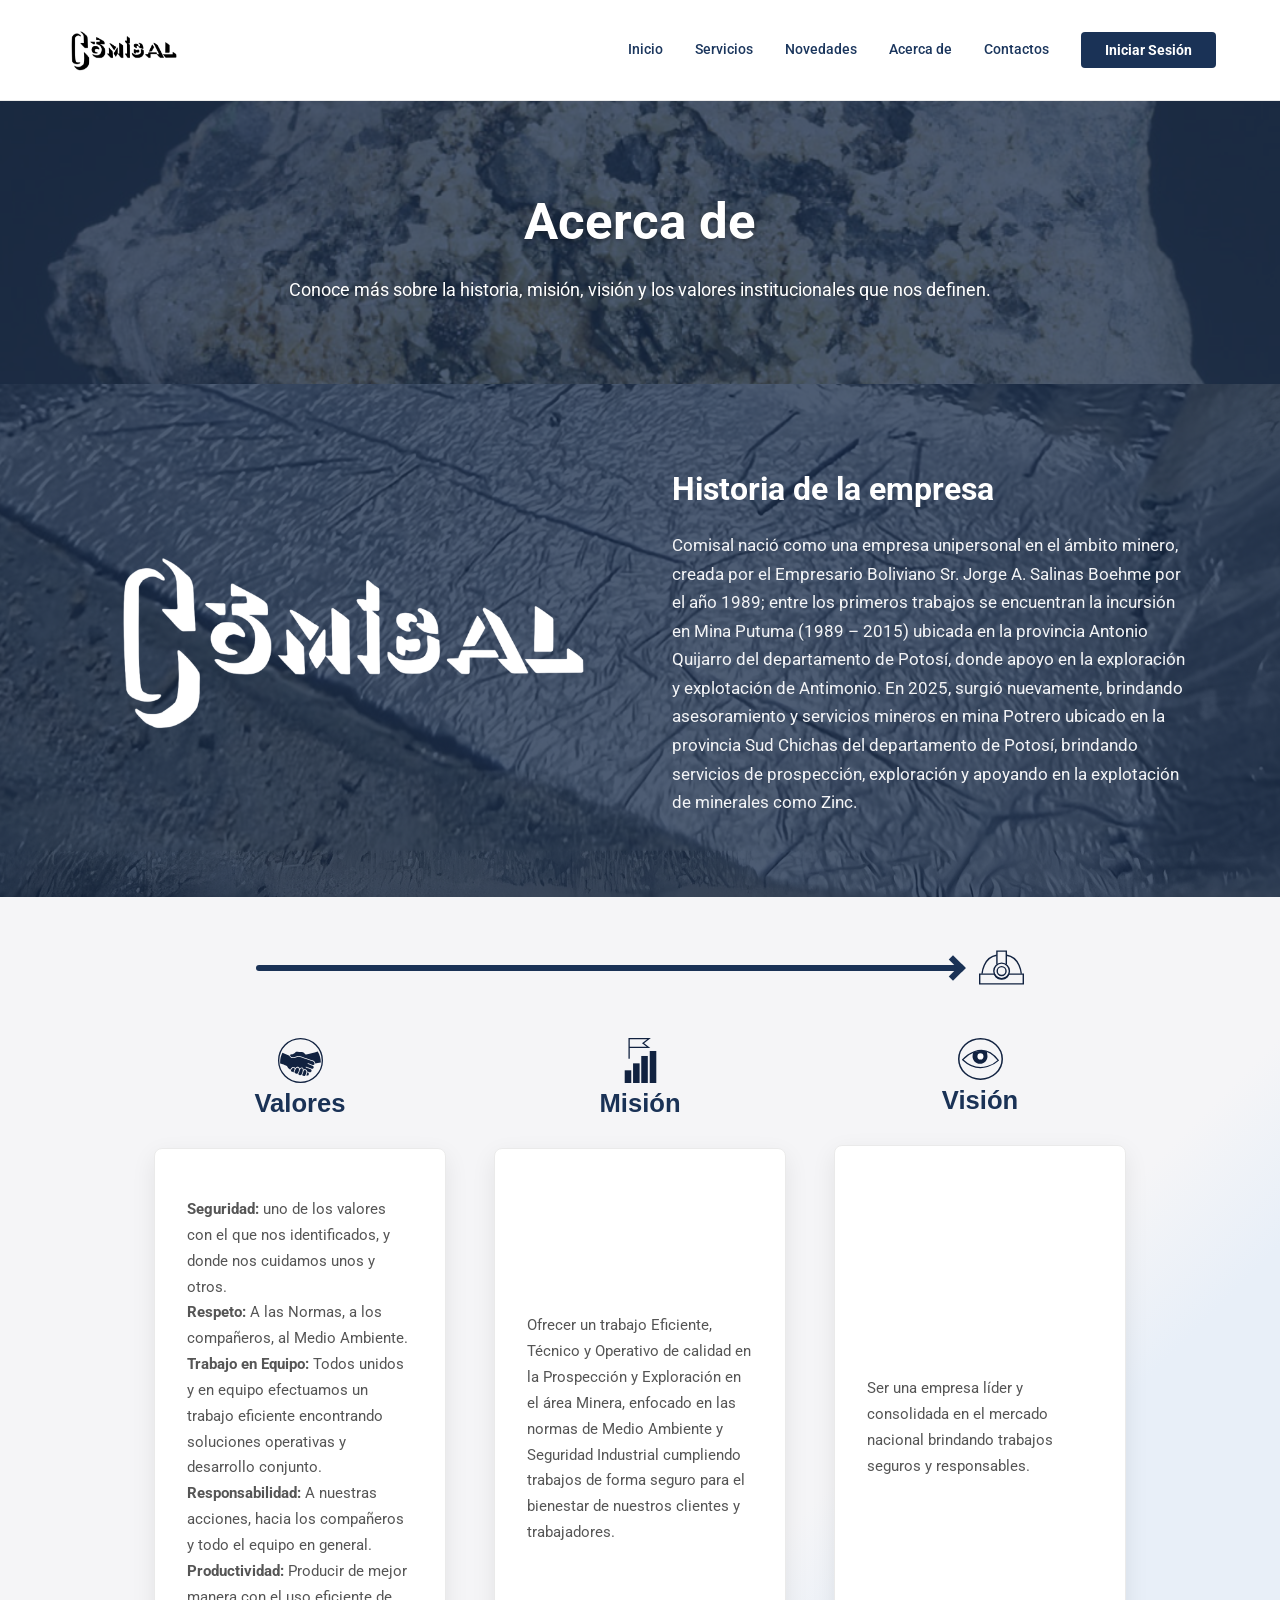
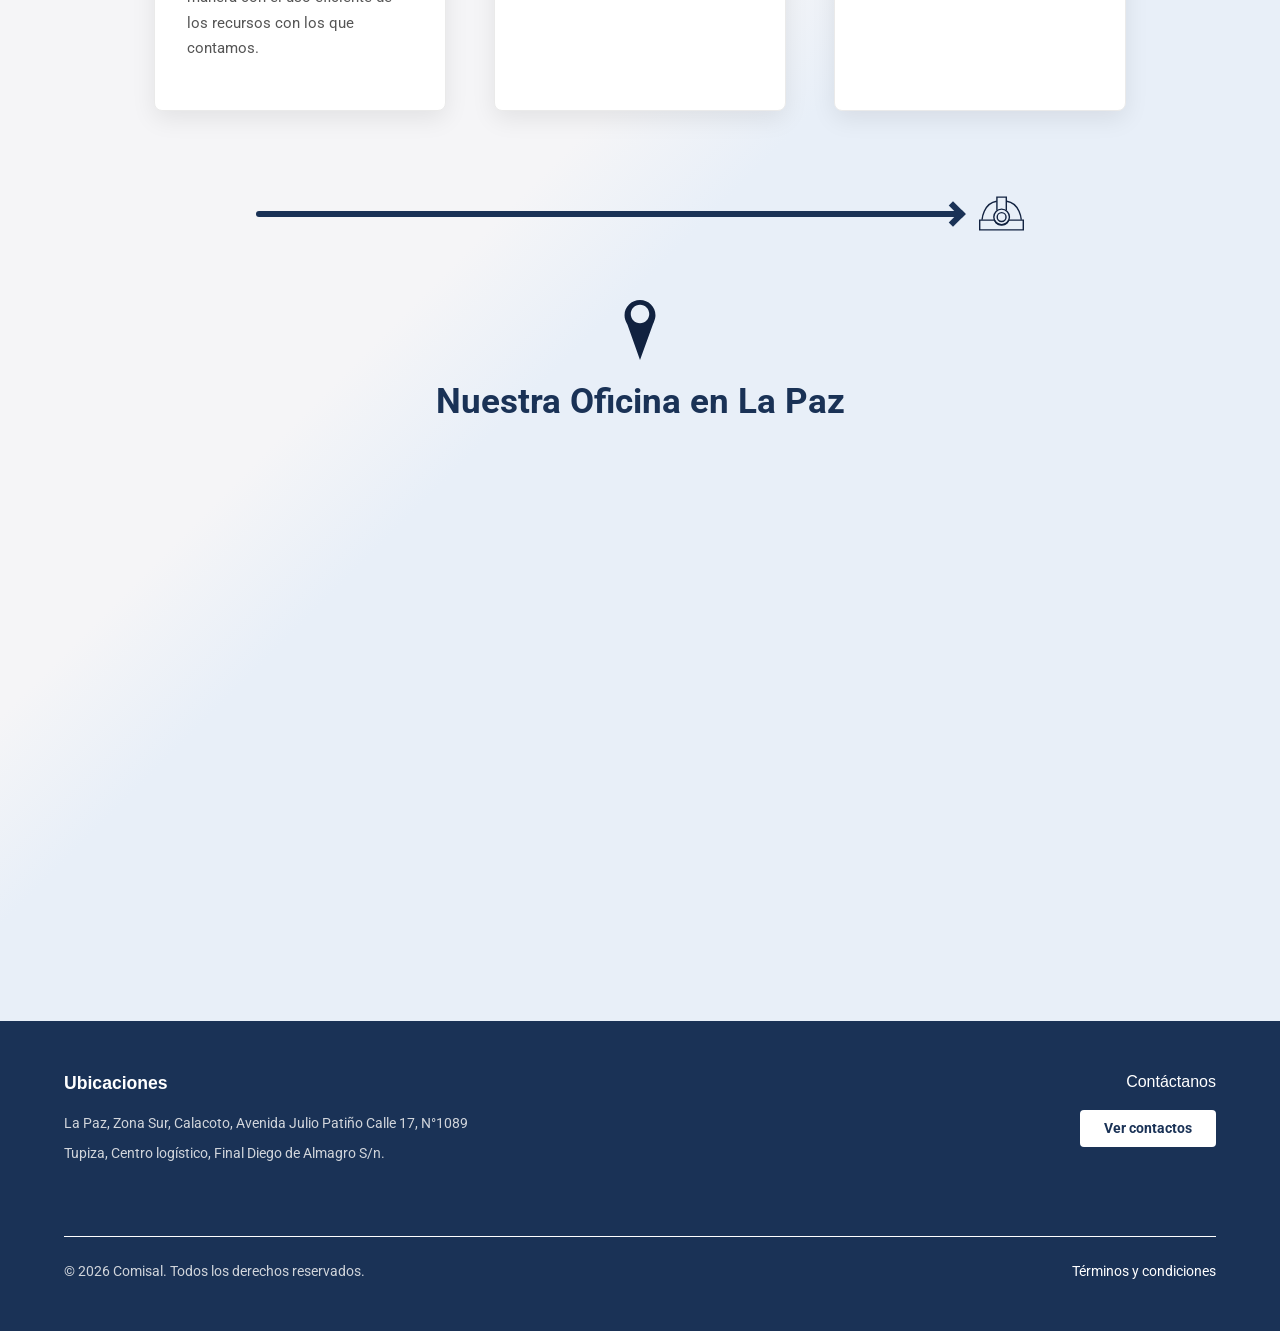
==== commit 04d8d754: "Update Acerca de.html" ====
--- a/Acerca de.html
+++ b/Acerca de.html
@@ -66,7 +66,7 @@
                         <b>Respeto:</b> A las Normas, a los compañeros, al Medio Ambiente.<br>
                         <b>Trabajo en Equipo:</b> Todos unidos y en equipo efectuamos un trabajo eficiente encontrando soluciones operativas y desarrollo conjunto.<br>
                         <b>Responsabilidad:</b> A nuestras acciones, hacia los compañeros y todo el equipo en general.<br>
-                        <b>Productividad:</b> Producir de mejor manera con el uso eficiente de los recursos con los que contamos[cite: 8].
+                        <b>Productividad:</b> Producir de mejor manera con el uso eficiente de los recursos con los que contamos.
                     </p>
                 </div>
             </div>
@@ -75,7 +75,7 @@
                 <img src="Íconos/Misión.svg" alt="Icono de Misión" width="45" height="45">
                 <h3>Misión</h3>
                 <div class="caja-tarjeta hover-card animar-fade-up">
-                    <p>Ofrecer un trabajo Eficiente, Técnico y Operativo de calidad en la Prospección y Exploración en el área Minera, enfocado en las normas de Medio Ambiente y Seguridad Industrial cumpliendo trabajos de forma seguro para el bienestar de nuestros clientes y trabajadores[cite: 8].</p>
+                    <p>Ofrecer un trabajo Eficiente, Técnico y Operativo de calidad en la Prospección y Exploración en el área Minera, enfocado en las normas de Medio Ambiente y Seguridad Industrial cumpliendo trabajos de forma seguro para el bienestar de nuestros clientes y trabajadores.</p>
                 </div>
             </div>
 
@@ -83,7 +83,7 @@
                 <img src="Íconos/Visión.svg" alt="Icono de Visión" width="45" height="45">
                 <h3>Visión</h3>
                 <div class="caja-tarjeta hover-card animar-fade-up">
-                    <p>Ser una empresa líder y consolidada en el mercado nacional brindando trabajos seguros y responsables[cite: 8].</p>
+                    <p>Ser una empresa líder y consolidada en el mercado nacional brindando trabajos seguros y responsables.</p>
                 </div>
             </div>
         </section>
@@ -155,4 +155,4 @@
         });
     </script>
 </body>
-</html>+</html>
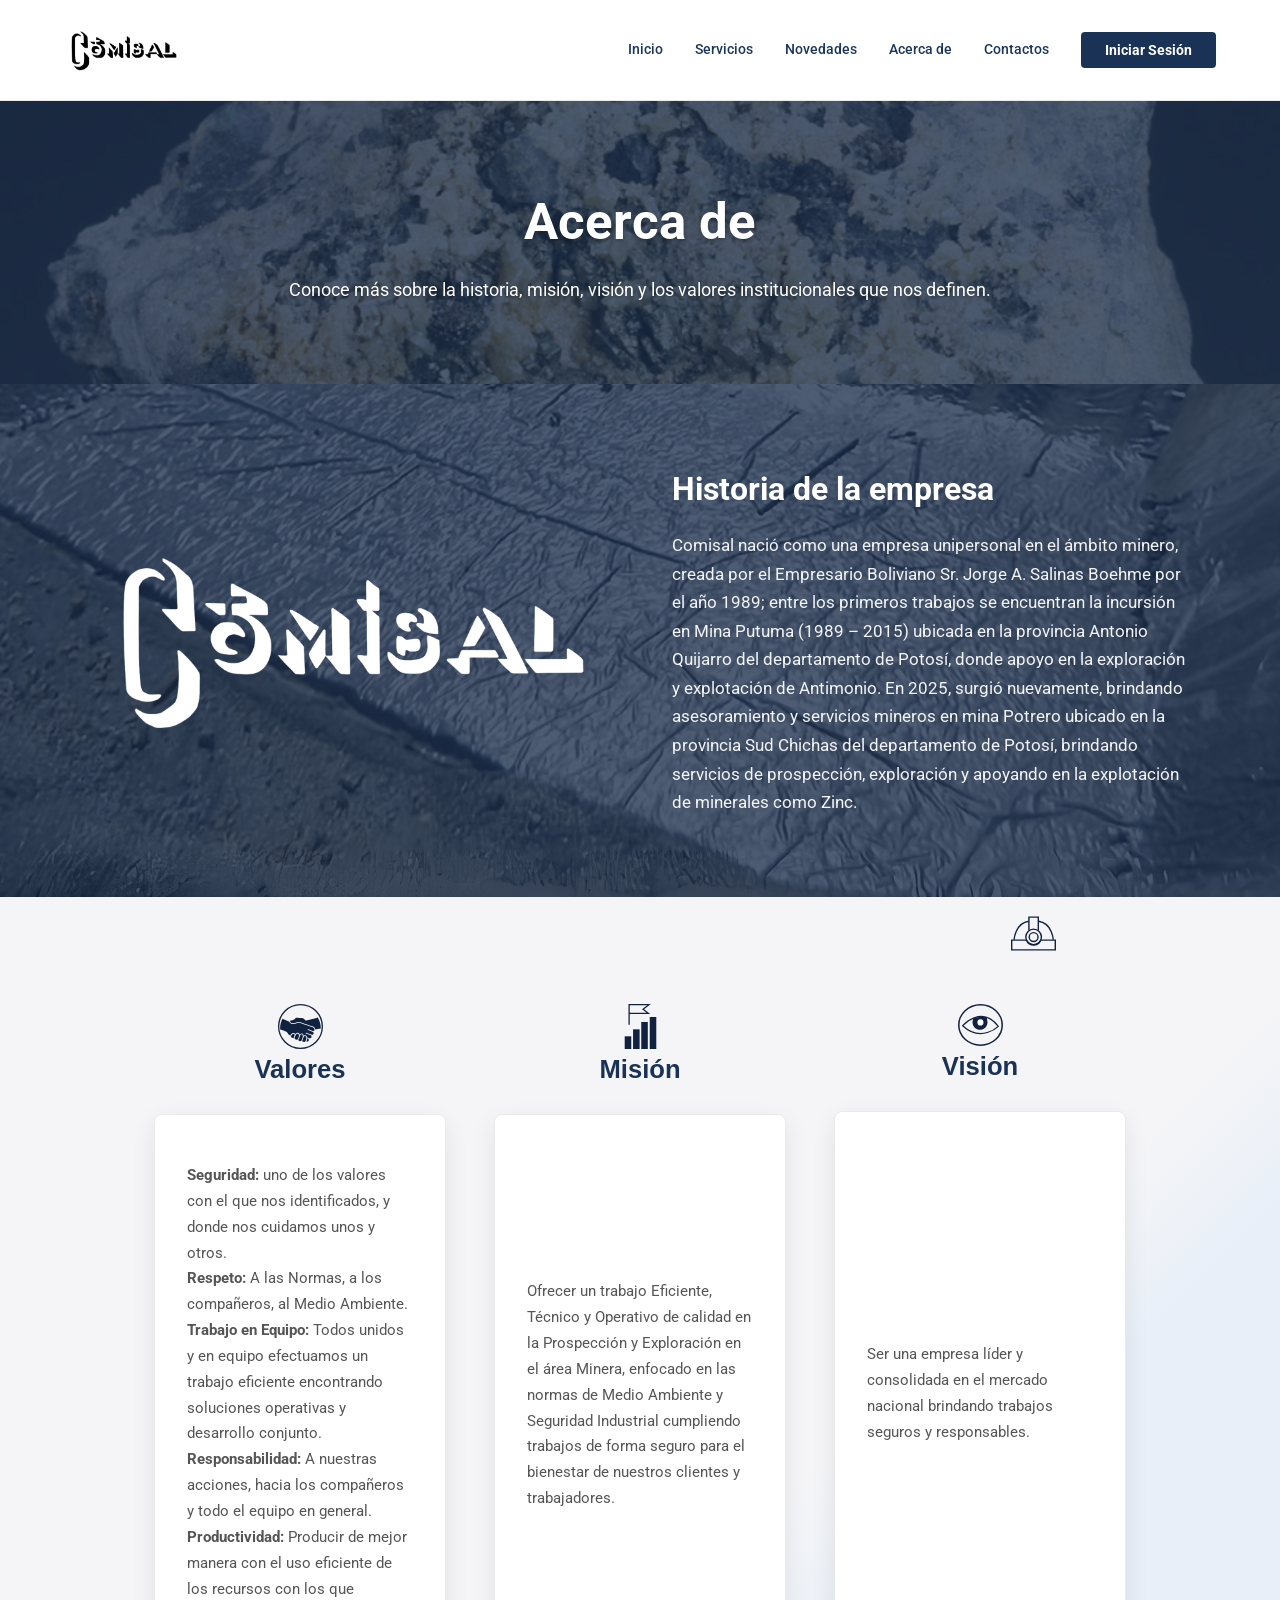
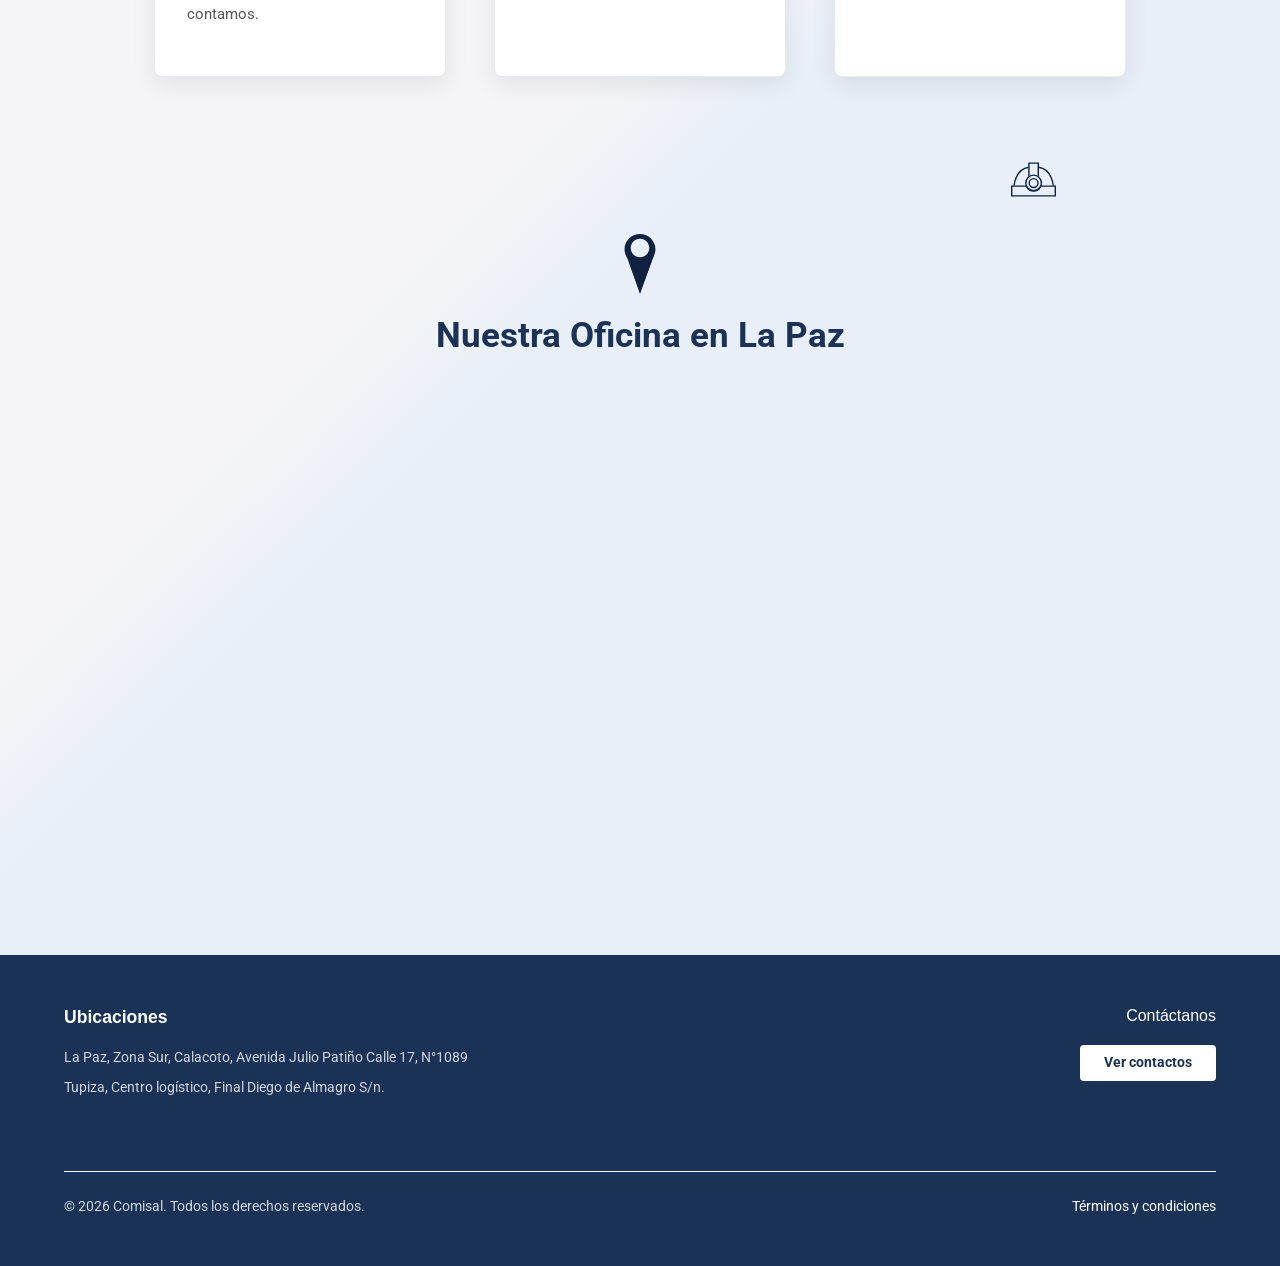
==== commit 8af659dc: "Add files via upload" ====
--- a/Acerca de.html
+++ b/Acerca de.html
@@ -3,7 +3,8 @@
 <head>
     <meta charset="UTF-8">
     <meta name="viewport" content="width=device-width, initial-scale=1.0">
-    <title>Comisal - Acerca de</title>
+    <title>Acerca de</title>
+    <link rel="icon" href="imagenes/Recursos Comisal/Favicon/Favicon.png">
     <link rel="preconnect" href="https://fonts.googleapis.com">
     <link rel="preconnect" href="https://fonts.gstatic.com" crossorigin>
     <link href="https://fonts.googleapis.com/css2?family=Open+Sans:wght@700&family=Roboto:wght@400;500;700&display=swap" rel="stylesheet">
@@ -155,4 +156,4 @@
         });
     </script>
 </body>
-</html>
+</html>
--- a/CSS/Style4.css
+++ b/CSS/Style4.css
@@ -166,7 +166,7 @@
     align-items: center;
     justify-content: center;
     text-align: center;
-    margin: 4rem 0 2rem 0;
+    margin: 2rem 0 2rem 0;
     gap: 0.8rem;
 }
 
@@ -238,8 +238,8 @@
     align-items: center;
     justify-content: center;
     gap: 1.2rem;
-    width: 60%;
-    margin: 3rem auto;
+    width: 65%;
+    margin: 0.9rem auto;
 }
 
 .separador .linea-flecha {
@@ -248,6 +248,13 @@
     background-color: var(--primary-blue);
     position: relative;
     border-radius: 3px;
+    transform: scaleX(0);
+    transform-origin: left;
+    transition: transform 0.8s cubic-bezier(0.16, 1, 0.3, 1);
+}
+
+.separador.visible .linea-flecha {
+    transform: scaleX(1);
 }
 
 .separador .linea-flecha::after {
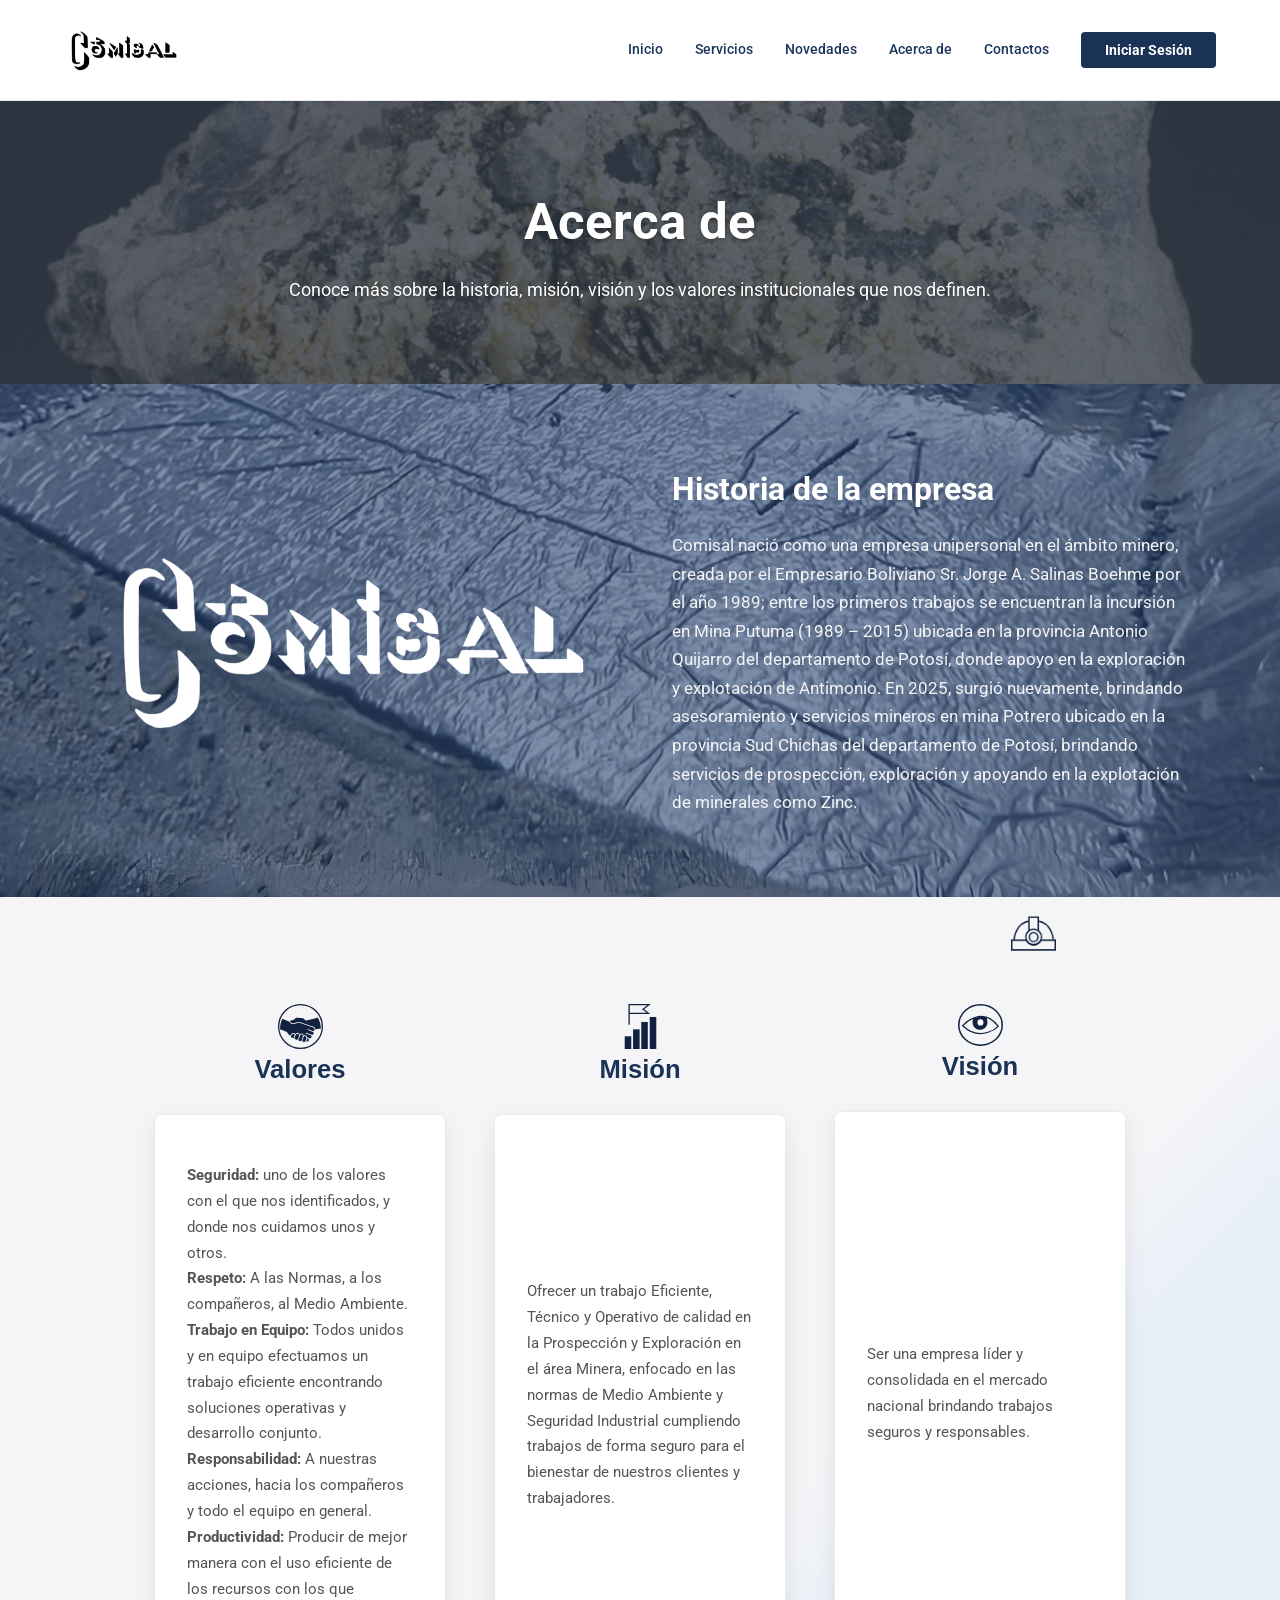
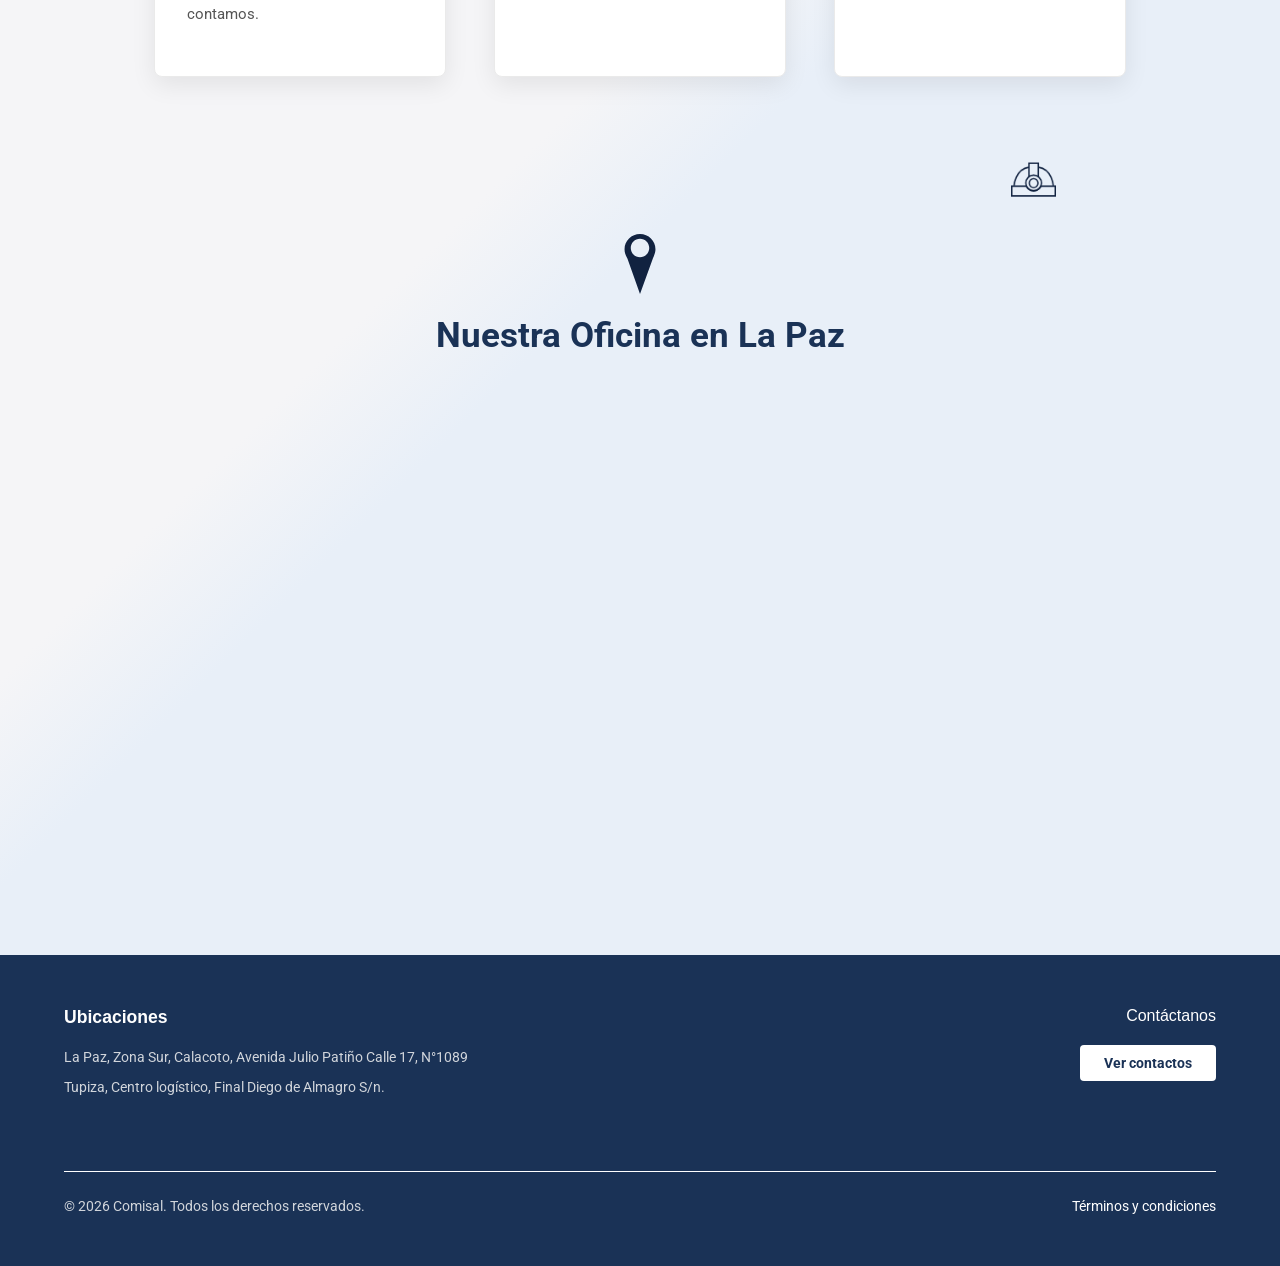
==== commit a0b68a3b: "Add files via upload" ====
--- a/Acerca de.html
+++ b/Acerca de.html
@@ -50,12 +50,12 @@
             </div>
         </section>
 
-        <div class="separador animar-fade-up">
+       <div class="separador animar-fade-up">
             <div class="linea-flecha"></div>
-            <div>
-                <img src="Íconos/Casco.svg" alt="Icono de Valores" width="45" height="45">
+            <div icono svg>
+            <img src="Íconos/Casco.svg" alt="Icono de Valores" width="45" height="45" class="icono-casco">
             </div>
-        </div>
+        </div> 
 
         <section class="seccion-tarjetas animar-fade-up">
             <div class="columna-tarjeta animar-fade-up">
@@ -91,10 +91,10 @@
 
         <div class="separador animar-fade-up">
             <div class="linea-flecha"></div>
-            <div>
-                <img src="Íconos/Casco.svg" alt="Icono de Valores" width="45" height="45">
+            <div icono svg>
+            <img src="Íconos/Casco.svg" alt="Icono de Valores" width="45" height="45" class="icono-casco">
             </div>
-        </div>
+        </div> 
 
         <div class="titulo-con-icono animar-fade-up">
             <img src="Íconos/Ubicación.svg" alt="Icono" width="60" height="60" class="icono-titulo">
--- a/CSS/Style4.css
+++ b/CSS/Style4.css
@@ -77,7 +77,7 @@
 }
 
 .btn {
-    background-color: var(--primary-blue);
+    background: var(--primary-blue);
     color: var(--white);
     padding: 0.6rem 1.5rem;
     border: none;
@@ -85,11 +85,15 @@
     cursor: pointer;
     font-size: 0.9rem;
     font-weight: 700;
-    transition: background 0.3s;
+    transition: 0.3s;
+    display: inline-block;
+    transition: transform 0.3s ease;
+    will-change: transform;
 }
 
 .btn:hover {
-    background-color: #112240;
+    background: #112240;
+    transform: scale(1.25);
 }
 
 .btn-outline {
@@ -129,7 +133,7 @@
     left: 0;
     width: 100%;
     height: 100%;
-    background: rgba(22, 42, 72, 0.756); 
+    background: rgba(45, 55, 69, 0.762); 
     z-index: 1;
 }
 
@@ -189,7 +193,7 @@
     left: 0;
     width: 100%;
     height: 100%;
-    background: rgba(22, 42, 72, 0.756); 
+    background: rgba(27, 57, 106, 0.57); 
     z-index: 1;
 }
 
@@ -270,8 +274,29 @@
     transform: translateY(-50%) rotate(-45deg);
 }
 
-.separador img {
+@keyframes zoomCascoFinal {
+    0% {
+        transform: scale(1);
+    }
+    100% {
+        transform: scale(1.18);
+    }
+}
+
+.separador .icono-casco {
     display: block;
+    transform: scale(1);
+    transition: transform 0.3s ease;
+    will-change: transform;
+}
+
+.separador.visible .icono-casco {
+    animation: zoomCascoFinal 0.45s cubic-bezier(0.4, 0, 0.2, 1) 0.75s forwards;
+}
+
+.separador .icono-casco:hover {
+    animation: none;
+    transform: scale(1.35);
 }
 
 .seccion-tarjetas {
